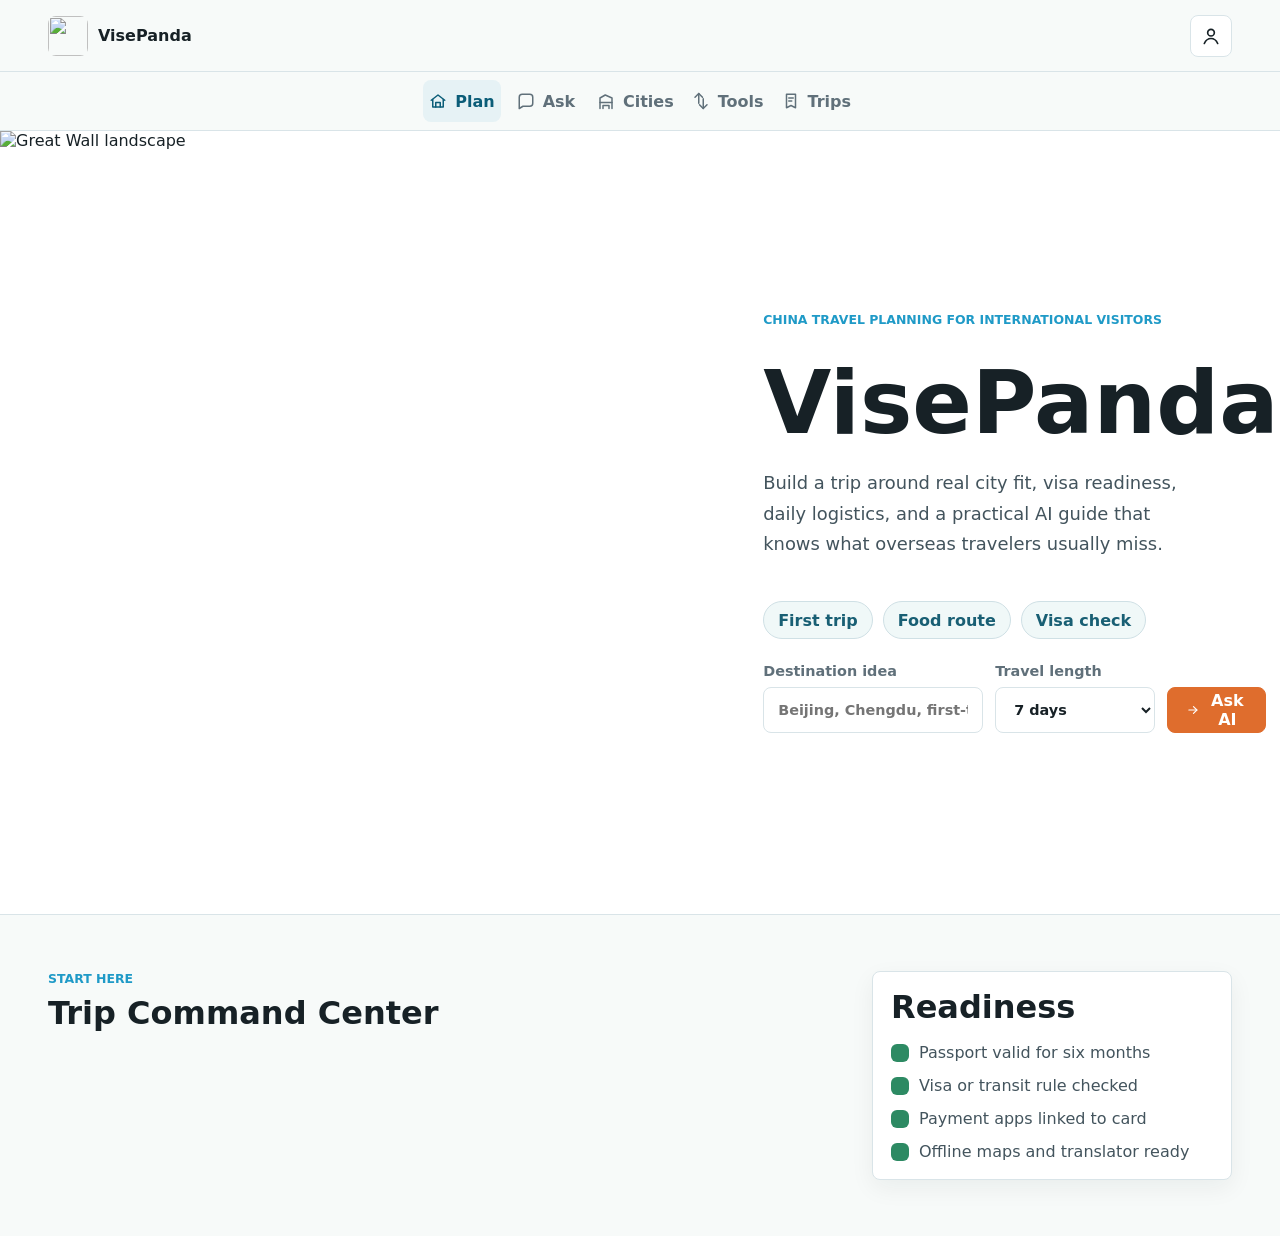
==== web/index.html @ 230e05df "Polish mobile portrait experience" ====
<!doctype html>
<html lang="en">
  <head>
    <meta charset="utf-8">
    <meta name="viewport" content="width=device-width, initial-scale=1">
    <title>VisePanda | China Travel Workspace</title>
    <meta name="description" content="Plan China travel with city intelligence, visa guidance, readiness tools, and an AI trip assistant.">
    <link rel="manifest" href="/web/manifest.json">
    <link rel="stylesheet" href="/web/app.css?v=20260621-mobile3">
  </head>
  <body>
    <header class="topbar">
      <a class="brand" href="/" aria-label="VisePanda home">
        <img src="/static/img/logo-panda.jpg" alt="">
        <span>VisePanda</span>
      </a>
      <button class="icon-button" id="authButton" title="Account" aria-label="Account">
        <svg viewBox="0 0 24 24" aria-hidden="true"><circle cx="12" cy="8" r="4"></circle><path d="M4 21c1.7-4 4.4-6 8-6s6.3 2 8 6"></path></svg>
      </button>
    </header>
    <nav class="nav" aria-label="Primary">
      <button class="nav__item is-active" data-view="dashboard">
        <svg viewBox="0 0 24 24" aria-hidden="true"><path d="M3 11 12 4l9 7"></path><path d="M5 10v10h14V10"></path><path d="M9 20v-6h6v6"></path></svg>
        <span>Plan</span>
      </button>
      <button class="nav__item" data-view="chat">
        <svg viewBox="0 0 24 24" aria-hidden="true"><path d="M21 15a4 4 0 0 1-4 4H8l-5 3V7a4 4 0 0 1 4-4h10a4 4 0 0 1 4 4Z"></path></svg>
        <span>Ask</span>
      </button>
      <button class="nav__item" data-view="cities">
        <svg viewBox="0 0 24 24" aria-hidden="true"><path d="M4 22V8l7-4 9 4v14"></path><path d="M4 14h16"></path><path d="M8 22v-4h8v4"></path></svg>
        <span>Cities</span>
      </button>
      <button class="nav__item" data-view="tools">
        <svg viewBox="0 0 24 24" aria-hidden="true"><path d="M14 7 9 2 4 7"></path><path d="M9 2v13"></path><path d="M20 17l-5 5-5-5"></path><path d="M15 22V9"></path></svg>
        <span>Tools</span>
      </button>
      <button class="nav__item" data-view="trips">
        <svg viewBox="0 0 24 24" aria-hidden="true"><path d="M6 3h12v18l-6-3-6 3Z"></path><path d="M9 8h6"></path><path d="M9 12h4"></path></svg>
        <span>Trips</span>
      </button>
    </nav>

    <main>
      <section class="hero" data-view-panel="dashboard">
        <div class="hero__media">
          <img src="/static/img/great-wall.jpg" alt="Great Wall landscape">
        </div>
        <div class="hero__content">
          <p class="eyebrow">China travel planning for international visitors</p>
          <h1>VisePanda</h1>
          <p class="lead">Build a trip around real city fit, visa readiness, daily logistics, and a practical AI guide that knows what overseas travelers usually miss.</p>
          <div class="prompt-rail" aria-label="Quick planning prompts">
            <button type="button" data-prompt="Plan a first-time 7 day China route with simple rail transfers.">First trip</button>
            <button type="button" data-prompt="Compare Beijing, Shanghai, Chengdu, and Xi'an for a food-focused trip.">Food route</button>
            <button type="button" data-prompt="Create a visa and payment readiness checklist for a US traveler visiting China.">Visa check</button>
          </div>
          <form class="planner" id="quickPlanner">
            <label>
              Destination idea
              <input name="destination" type="text" placeholder="Beijing, Chengdu, first-time China...">
            </label>
            <label>
              Travel length
              <select name="length">
                <option value="3 days">3 days</option>
                <option value="7 days" selected>7 days</option>
                <option value="14 days">14 days</option>
              </select>
            </label>
            <button class="primary" type="submit">
              <svg viewBox="0 0 24 24" aria-hidden="true"><path d="M5 12h14"></path><path d="m13 6 6 6-6 6"></path></svg>
              Ask AI
            </button>
          </form>
        </div>
      </section>

      <section class="dashboard section" data-view-panel="dashboard">
        <div>
          <div class="section__head">
            <p class="eyebrow">Start here</p>
            <h2>Trip Command Center</h2>
          </div>
          <div class="city-strip" id="featuredCities"></div>
        </div>
        <aside class="readiness">
          <h2>Readiness</h2>
          <ul>
            <li><span></span>Passport valid for six months</li>
            <li><span></span>Visa or transit rule checked</li>
            <li><span></span>Payment apps linked to card</li>
            <li><span></span>Offline maps and translator ready</li>
          </ul>
        </aside>
      </section>

      <section class="workspace section is-hidden" data-view-panel="chat">
        <div class="section__head">
          <p class="eyebrow">AI Guide</p>
          <h2>Ask VisePanda</h2>
        </div>
        <div class="chat-shell">
          <div class="chat-prompts" aria-label="Suggested questions">
            <button type="button" data-prompt="Give me a calm 3 day Shanghai itinerary with food and metro tips.">Shanghai 3 days</button>
            <button type="button" data-prompt="What should I prepare before landing in mainland China?">Before landing</button>
            <button type="button" data-prompt="Help me choose between Chengdu and Xi'an for a first trip.">Choose a city</button>
          </div>
          <div class="chat-log" id="chatLog" aria-live="polite"></div>
          <form class="chat-form" id="chatForm">
            <textarea id="chatInput" rows="3" placeholder="Ask for a route, budget, visa checklist, or city comparison"></textarea>
            <button class="primary" type="submit">
              <svg viewBox="0 0 24 24" aria-hidden="true"><path d="M22 2 11 13"></path><path d="m22 2-7 20-4-9-9-4Z"></path></svg>
              Send
            </button>
          </form>
        </div>
      </section>

      <section class="workspace section is-hidden" data-view-panel="cities">
        <div class="section__head row">
          <div>
            <p class="eyebrow">Destinations</p>
            <h2>City Explorer</h2>
          </div>
          <input class="search" id="citySearch" type="search" placeholder="Search city, region, highlight" aria-label="Search cities">
        </div>
        <div class="city-grid" id="cityGrid"></div>
      </section>

      <section class="workspace section is-hidden" data-view-panel="tools">
        <div class="section__head">
          <p class="eyebrow">Before you go</p>
          <h2>Travel Tools</h2>
        </div>
        <div class="tool-grid" id="toolGrid"></div>
        <div class="tool-detail" id="toolDetail"></div>
      </section>

      <section class="workspace section is-hidden" data-view-panel="trips">
        <div class="section__head row">
          <div>
            <p class="eyebrow">Saved plans</p>
            <h2>Trips</h2>
          </div>
          <button class="secondary" id="refreshTrips" type="button">Refresh</button>
        </div>
        <form class="trip-form" id="tripForm">
          <input name="title" placeholder="Trip title" aria-label="Trip title" required>
          <input name="destination" placeholder="Destination" aria-label="Destination">
          <input name="startDate" type="date" aria-label="Start date">
          <input name="endDate" type="date" aria-label="End date">
          <button class="primary" type="submit">Save trip</button>
        </form>
        <div class="trip-list" id="tripList"></div>
      </section>
    </main>

    <dialog class="auth-dialog" id="authDialog">
      <form method="dialog" class="dialog-close">
        <button class="icon-button" title="Close" aria-label="Close">
          <svg viewBox="0 0 24 24" aria-hidden="true"><path d="M18 6 6 18"></path><path d="m6 6 12 12"></path></svg>
        </button>
      </form>
      <div class="auth-layout">
        <div>
          <p class="eyebrow">Account</p>
          <h2 id="authTitle">Sign in</h2>
          <p class="muted" id="authStatus">Save trips across devices and manage your profile.</p>
        </div>
        <form class="auth-form" id="authForm">
          <input name="name" placeholder="Name" aria-label="Name">
          <input name="email" type="email" placeholder="Email" aria-label="Email" required>
          <input name="password" type="password" placeholder="Password" aria-label="Password" minlength="8" required>
          <button class="primary" type="submit">Continue</button>
          <button class="link-button" type="button" id="toggleAuthMode">Create an account</button>
        </form>
        <form class="profile-form is-hidden" id="profileForm">
          <input name="name" placeholder="Display name" aria-label="Display name">
          <input name="currentPassword" type="password" placeholder="Current password" aria-label="Current password">
          <input name="newPassword" type="password" placeholder="New password" aria-label="New password">
          <button class="primary" type="submit">Update profile</button>
          <button class="secondary" type="button" id="logoutButton">Sign out</button>
        </form>
      </div>
    </dialog>

    <template id="messageTemplate">
      <article class="message"><span></span><p></p></article>
    </template>

    <script src="/web/app.js?v=20260621-mobile3" defer></script>
  </body>
</html>
---- web/app.css ----
:root {
  --ink: #172126;
  --muted: #60707a;
  --line: #d9e4e8;
  --panel: #ffffff;
  --soft: #f4f8f9;
  --sky: #1f9ac7;
  --leaf: #2d8a63;
  --orange: #df6d2d;
  --orange-dark: #b9501f;
  --shadow: 0 18px 48px rgba(23, 33, 38, 0.12);
  color-scheme: light;
  font-family: Inter, ui-sans-serif, system-ui, -apple-system, BlinkMacSystemFont, "Segoe UI", sans-serif;
}

* {
  box-sizing: border-box;
}

body {
  margin: 0;
  background: #f7faf9;
  color: var(--ink);
  min-height: 100vh;
}

button,
input,
select,
textarea {
  font: inherit;
}

button {
  cursor: pointer;
  transition: background-color 180ms ease, border-color 180ms ease, color 180ms ease, box-shadow 180ms ease;
}

svg {
  width: 20px;
  height: 20px;
  fill: none;
  stroke: currentColor;
  stroke-width: 2;
  stroke-linecap: round;
  stroke-linejoin: round;
}

.topbar {
  position: sticky;
  top: 0;
  z-index: 20;
  display: grid;
  grid-template-columns: auto auto;
  align-items: center;
  justify-content: space-between;
  gap: 24px;
  min-height: 72px;
  padding: 12px clamp(18px, 4vw, 48px);
  background: rgba(247, 250, 249, 0.92);
  border-bottom: 1px solid var(--line);
  backdrop-filter: blur(16px);
}

.brand {
  display: inline-flex;
  align-items: center;
  gap: 10px;
  color: var(--ink);
  font-weight: 800;
  text-decoration: none;
}

.brand img {
  width: 40px;
  height: 40px;
  border-radius: 8px;
  object-fit: cover;
}

.nav {
  position: sticky;
  top: 72px;
  z-index: 19;
  display: flex;
  justify-content: center;
  gap: 6px;
  min-height: 58px;
  padding: 8px 18px;
  background: rgba(247, 250, 249, 0.92);
  border-bottom: 1px solid var(--line);
  backdrop-filter: blur(16px);
}

.nav__item,
.link-button {
  border: 0;
  background: transparent;
  color: var(--muted);
}

.nav__item {
  display: inline-flex;
  align-items: center;
  justify-content: center;
  gap: 8px;
  min-width: 78px;
  min-height: 42px;
  border-radius: 8px;
  font-weight: 700;
}

.nav__item svg {
  width: 18px;
  height: 18px;
}

.nav__item.is-active {
  background: #e6f2f5;
  color: #0b5d78;
}

.icon-button {
  display: inline-grid;
  place-items: center;
  width: 42px;
  height: 42px;
  border: 1px solid var(--line);
  border-radius: 8px;
  background: var(--panel);
  color: var(--ink);
}

.hero {
  display: grid;
  grid-template-columns: minmax(0, 1.08fr) minmax(360px, 0.92fr);
  gap: 0;
  min-height: calc(100vh - 116px);
  max-height: 760px;
  border-bottom: 1px solid var(--line);
  background: var(--panel);
}

.hero__media {
  min-height: 440px;
}

.hero__media img {
  width: 100%;
  height: 100%;
  object-fit: cover;
}

.hero__content {
  display: flex;
  flex-direction: column;
  justify-content: center;
  gap: 24px;
  padding: clamp(28px, 6vw, 72px);
}

.eyebrow {
  margin: 0 0 10px;
  color: var(--sky);
  font-size: 0.78rem;
  font-weight: 800;
  letter-spacing: 0;
  text-transform: uppercase;
}

h1,
h2,
h3,
p {
  margin-top: 0;
}

h1 {
  margin-bottom: 0;
  font-size: 5.5rem;
  line-height: 0.95;
  letter-spacing: 0;
}

h2 {
  margin-bottom: 0;
  font-size: 2rem;
  line-height: 1.1;
  letter-spacing: 0;
}

h3 {
  margin-bottom: 8px;
  font-size: 1.05rem;
}

.lead {
  max-width: 620px;
  color: #43545d;
  font-size: 1.12rem;
  line-height: 1.7;
}

.prompt-rail,
.chat-prompts {
  display: flex;
  flex-wrap: wrap;
  gap: 10px;
}

.prompt-rail button,
.chat-prompts button {
  min-height: 38px;
  border: 1px solid #cfe0e5;
  border-radius: 999px;
  padding: 0 14px;
  background: #f0f8f8;
  color: #195f74;
  font-weight: 800;
}

.prompt-rail button:hover,
.chat-prompts button:hover {
  border-color: var(--sky);
  background: #e4f3f6;
}

.planner,
.trip-form {
  display: grid;
  grid-template-columns: minmax(220px, 1fr) 160px auto;
  gap: 12px;
  align-items: end;
}

label {
  display: grid;
  gap: 8px;
  color: var(--muted);
  font-size: 0.9rem;
  font-weight: 700;
}

input,
select,
textarea {
  width: 100%;
  border: 1px solid var(--line);
  border-radius: 8px;
  background: #fff;
  color: var(--ink);
  outline: 0;
}

input,
select {
  height: 46px;
  padding: 0 14px;
}

textarea {
  min-height: 92px;
  padding: 14px;
  resize: vertical;
}

input:focus,
select:focus,
textarea:focus {
  border-color: var(--sky);
  box-shadow: 0 0 0 3px rgba(31, 154, 199, 0.16);
}

button:focus-visible,
a:focus-visible,
input:focus-visible,
select:focus-visible,
textarea:focus-visible {
  outline: 3px solid rgba(31, 154, 199, 0.34);
  outline-offset: 3px;
}

.primary,
.secondary {
  display: inline-flex;
  align-items: center;
  justify-content: center;
  gap: 8px;
  min-height: 46px;
  border-radius: 8px;
  padding: 0 18px;
  font-weight: 800;
}

.primary {
  border: 1px solid var(--orange);
  background: var(--orange);
  color: #fff;
}

.primary:hover {
  background: var(--orange-dark);
  border-color: var(--orange-dark);
}

.secondary {
  border: 1px solid var(--line);
  background: var(--panel);
  color: var(--ink);
}

.secondary:hover,
.icon-button:hover,
.tool-card:hover,
.city-card:hover,
.trip-card:hover {
  border-color: #b9d5dd;
  box-shadow: 0 12px 32px rgba(23, 33, 38, 0.1);
}

.section {
  padding: clamp(28px, 5vw, 56px) clamp(18px, 4vw, 48px);
}

.dashboard {
  display: grid;
  grid-template-columns: minmax(0, 1fr) minmax(280px, 360px);
  gap: 28px;
}

.section__head {
  margin-bottom: 24px;
}

.section__head.row {
  display: flex;
  align-items: end;
  justify-content: space-between;
  gap: 16px;
}

.search {
  max-width: 360px;
}

.city-strip,
.city-grid,
.tool-grid,
.trip-list {
  display: grid;
  gap: 16px;
}

.city-strip {
  grid-template-columns: repeat(4, minmax(0, 1fr));
}

.city-grid {
  grid-template-columns: repeat(auto-fill, minmax(240px, 1fr));
}

.city-card,
.tool-card,
.readiness,
.tool-detail,
.trip-card,
.chat-shell,
.auth-dialog {
  border: 1px solid var(--line);
  border-radius: 8px;
  background: var(--panel);
  box-shadow: 0 8px 24px rgba(23, 33, 38, 0.06);
}

.city-card {
  overflow: hidden;
}

.city-card img {
  width: 100%;
  aspect-ratio: 4 / 3;
  object-fit: cover;
  background: #dce8eb;
}

.city-card__body,
.tool-card,
.trip-card,
.tool-detail,
.readiness {
  padding: 18px;
}

.meta {
  color: var(--muted);
  font-size: 0.9rem;
  line-height: 1.55;
}

.tags {
  display: flex;
  flex-wrap: wrap;
  gap: 8px;
  margin-top: 14px;
}

.tag {
  border: 1px solid #c9dde4;
  border-radius: 999px;
  padding: 5px 9px;
  background: #eef7f8;
  color: #185b70;
  font-size: 0.78rem;
  font-weight: 700;
}

.readiness ul {
  display: grid;
  gap: 14px;
  margin: 18px 0 0;
  padding: 0;
  list-style: none;
}

.readiness li {
  display: grid;
  grid-template-columns: 18px 1fr;
  gap: 10px;
  align-items: center;
  color: #43545d;
}

.readiness span {
  width: 18px;
  height: 18px;
  border-radius: 6px;
  background: var(--leaf);
}

.chat-shell {
  display: grid;
  grid-template-rows: auto minmax(0, 1fr) auto;
  min-height: 560px;
  overflow: hidden;
}

.chat-prompts {
  padding: 14px 16px;
  border-bottom: 1px solid var(--line);
  background: #fff;
}

.chat-log {
  display: flex;
  flex-direction: column;
  gap: 14px;
  min-height: 400px;
  max-height: 58vh;
  overflow: auto;
  padding: 20px;
  background: var(--soft);
}

.message {
  max-width: min(760px, 92%);
  border: 1px solid var(--line);
  border-radius: 8px;
  padding: 14px 16px;
  background: #fff;
}

.message.is-user {
  align-self: flex-end;
  border-color: #f0c2a7;
  background: #fff5ef;
}

.message span {
  display: block;
  margin-bottom: 6px;
  color: var(--muted);
  font-size: 0.78rem;
  font-weight: 800;
  text-transform: uppercase;
}

.message p {
  margin: 0;
  line-height: 1.65;
  white-space: pre-wrap;
}

.chat-form {
  display: grid;
  grid-template-columns: 1fr auto;
  gap: 12px;
  padding: 16px;
  border-top: 1px solid var(--line);
  background: #fff;
}

.tool-grid {
  grid-template-columns: repeat(auto-fill, minmax(220px, 1fr));
}

.tool-card {
  text-align: left;
}

.tool-card button {
  margin-top: 12px;
}

.tool-detail {
  margin-top: 18px;
}

.trip-form {
  grid-template-columns: minmax(180px, 1fr) minmax(180px, 1fr) 150px 150px auto;
  margin-bottom: 18px;
}

.trip-list {
  grid-template-columns: repeat(auto-fill, minmax(240px, 1fr));
}

.muted {
  color: var(--muted);
}

.auth-dialog {
  width: min(520px, calc(100vw - 32px));
  padding: 0;
}

.auth-dialog::backdrop {
  background: rgba(23, 33, 38, 0.36);
}

.dialog-close {
  display: flex;
  justify-content: flex-end;
  padding: 12px;
}

.auth-layout {
  display: grid;
  gap: 18px;
  padding: 0 24px 24px;
}

.auth-form,
.profile-form {
  display: grid;
  gap: 12px;
}

.link-button {
  min-height: 40px;
  font-weight: 800;
}

.is-hidden {
  display: none !important;
}

@media (max-width: 920px) {
  .topbar {
    grid-template-columns: auto auto;
  }

  .nav {
    justify-content: flex-start;
    overflow-x: auto;
  }

  .hero,
  .dashboard {
    grid-template-columns: 1fr;
    max-height: none;
  }

  .hero__media {
    min-height: 320px;
  }

  .planner,
  .trip-form,
  .chat-form {
    grid-template-columns: 1fr;
  }

  .city-strip {
    grid-template-columns: repeat(2, minmax(0, 1fr));
  }
}

@media (max-width: 560px) {
  body {
    padding-bottom: calc(82px + env(safe-area-inset-bottom));
  }

  main {
    overflow-x: hidden;
  }

  .topbar {
    min-height: 58px;
    padding: 9px 14px;
  }

  .brand span {
    display: inline;
    font-size: 0.98rem;
  }

  .brand img {
    width: 36px;
    height: 36px;
  }

  .nav {
    position: fixed;
    top: auto;
    right: 12px;
    bottom: calc(10px + env(safe-area-inset-bottom));
    left: 12px;
    z-index: 30;
    display: grid;
    grid-template-columns: repeat(5, minmax(0, 1fr));
    gap: 2px;
    min-height: 66px;
    padding: 6px;
    overflow: visible;
    border: 1px solid rgba(185, 213, 221, 0.92);
    border-radius: 18px;
    background: rgba(255, 255, 255, 0.94);
    box-shadow: 0 18px 44px rgba(23, 33, 38, 0.2);
    backdrop-filter: blur(18px);
  }

  .nav__item {
    flex-direction: column;
    gap: 3px;
    min-width: 0;
    min-height: 54px;
    border-radius: 12px;
    font-size: 0.72rem;
  }

  .nav__item svg {
    width: 19px;
    height: 19px;
  }

  .icon-button {
    width: 40px;
    height: 40px;
  }

  .hero {
    display: flex;
    flex-direction: column;
    min-height: auto;
  }

  .hero__media {
    min-height: 0;
    height: 122px;
  }

  .hero__content {
    gap: 12px;
    padding: 16px 16px 18px;
  }

  h1 {
    font-size: 2.32rem;
  }

  h2 {
    font-size: 1.55rem;
  }

  .lead {
    font-size: 1rem;
    line-height: 1.45;
    display: -webkit-box;
    overflow: hidden;
    -webkit-box-orient: vertical;
    -webkit-line-clamp: 3;
  }

  .prompt-rail,
  .chat-prompts {
    flex-wrap: nowrap;
    margin-right: -16px;
    margin-left: -16px;
    padding-right: 16px;
    padding-left: 16px;
    overflow-x: auto;
    scrollbar-width: none;
  }

  .prompt-rail::-webkit-scrollbar,
  .chat-prompts::-webkit-scrollbar {
    display: none;
  }

  .prompt-rail button,
  .chat-prompts button {
    flex: 0 0 auto;
    min-height: 38px;
    white-space: nowrap;
  }

  .planner {
    grid-template-columns: minmax(0, 1fr) auto;
    gap: 10px;
    padding: 10px;
    border: 1px solid var(--line);
    border-radius: 8px;
    background: #fff;
    box-shadow: 0 10px 26px rgba(23, 33, 38, 0.08);
  }

  .planner label:first-child {
    grid-column: 1 / -1;
  }

  .planner .primary {
    min-width: 112px;
  }

  input,
  select {
    height: 44px;
  }

  .section {
    padding: 28px 16px;
  }

  .section__head.row {
    display: grid;
    align-items: start;
  }

  .search {
    max-width: none;
  }

  .city-strip {
    display: flex;
    margin-right: -16px;
    overflow-x: auto;
    padding: 0 16px 8px 0;
    scroll-snap-type: x mandatory;
    scrollbar-width: none;
  }

  .city-strip::-webkit-scrollbar {
    display: none;
  }

  .city-strip .city-card {
    flex: 0 0 82%;
    scroll-snap-align: start;
  }

  .city-grid,
  .tool-grid,
  .trip-list {
    grid-template-columns: 1fr;
  }

  .city-card img {
    aspect-ratio: 16 / 10;
  }

  .city-card__body,
  .tool-card,
  .trip-card,
  .tool-detail,
  .readiness {
    padding: 15px;
  }

  .tags {
    gap: 6px;
  }

  .tag {
    max-width: 100%;
    overflow: hidden;
    text-overflow: ellipsis;
    white-space: nowrap;
  }

  .chat-shell {
    min-height: calc(100dvh - 176px);
  }

  .chat-log {
    min-height: 320px;
    max-height: none;
    padding: 14px;
  }

  .message {
    max-width: 94%;
    padding: 12px 13px;
  }

  .chat-form {
    position: sticky;
    bottom: calc(82px + env(safe-area-inset-bottom));
    grid-template-columns: 1fr;
    padding: 12px;
    box-shadow: 0 -10px 26px rgba(23, 33, 38, 0.08);
  }

  .chat-form textarea {
    min-height: 76px;
  }

  body[data-view="chat"] {
    overflow: hidden;
  }

  body[data-view="chat"] main {
    height: calc(100dvh - 58px - 92px - env(safe-area-inset-bottom));
    overflow: hidden;
  }

  body[data-view="chat"] .workspace[data-view-panel="chat"] {
    display: grid !important;
    grid-template-rows: auto minmax(0, 1fr);
    height: 100%;
    padding: 24px 16px 0;
    overflow: hidden;
  }

  body[data-view="chat"] .workspace[data-view-panel="chat"] .section__head {
    margin-bottom: 16px;
  }

  body[data-view="chat"] .chat-shell {
    min-height: 0;
    height: 100%;
  }

  body[data-view="chat"] .chat-log {
    min-height: 0;
    height: auto;
  }

  body[data-view="chat"] .chat-form {
    position: static;
  }

  .trip-form {
    gap: 10px;
    padding: 12px;
    border: 1px solid var(--line);
    border-radius: 8px;
    background: #fff;
  }

  .auth-dialog {
    width: calc(100vw - 24px);
    max-height: calc(100dvh - 34px);
  }

  .auth-layout {
    padding: 0 16px 18px;
  }
}

@media (prefers-reduced-motion: reduce) {
  *,
  *::before,
  *::after {
    scroll-behavior: auto !important;
    transition-duration: 0.01ms !important;
  }
}
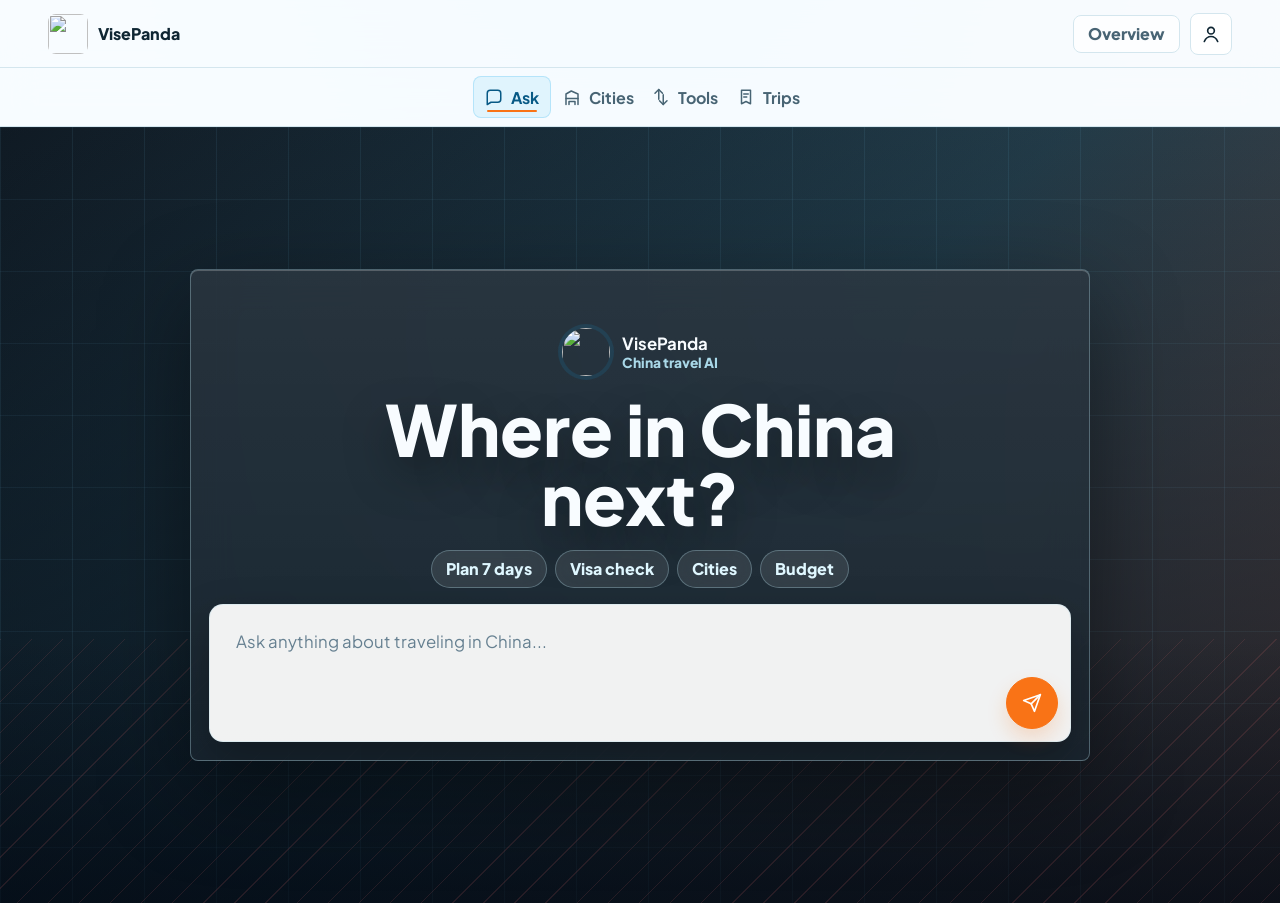
==== commit 852eb703: "Simplify AI-first Ask screen" ====
--- a/web/index.html
+++ b/web/index.html
@@ -5,8 +5,12 @@
     <meta name="viewport" content="width=device-width, initial-scale=1">
     <title>VisePanda | China Travel Workspace</title>
     <meta name="description" content="Plan China travel with city intelligence, visa guidance, readiness tools, and an AI trip assistant.">
+    <meta name="theme-color" content="#0f2633">
+    <link rel="preconnect" href="https://fonts.googleapis.com">
+    <link rel="preconnect" href="https://fonts.gstatic.com" crossorigin>
+    <link rel="stylesheet" href="https://fonts.googleapis.com/css2?family=Plus+Jakarta+Sans:wght@400;500;600;700;800&display=swap">
     <link rel="manifest" href="/web/manifest.json">
-    <link rel="stylesheet" href="/web/app.css?v=20260621-mobile3">
+    <link rel="stylesheet" href="/web/app.css?v=20260623-v612-simple-chat">
   </head>
   <body>
     <header class="topbar">
@@ -14,46 +18,38 @@
         <img src="/static/img/logo-panda.jpg" alt="">
         <span>VisePanda</span>
       </a>
-      <button class="icon-button" id="authButton" title="Account" aria-label="Account">
-        <svg viewBox="0 0 24 24" aria-hidden="true"><circle cx="12" cy="8" r="4"></circle><path d="M4 21c1.7-4 4.4-6 8-6s6.3 2 8 6"></path></svg>
-      </button>
+      <div class="topbar__actions">
+        <button class="topbar-link" id="overviewButton" type="button" data-view="dashboard">Overview</button>
+        <button class="icon-button" id="authButton" title="Account" aria-label="Account">
+          <svg viewBox="0 0 24 24" aria-hidden="true"><circle cx="12" cy="8" r="4"></circle><path d="M4 21c1.7-4 4.4-6 8-6s6.3 2 8 6"></path></svg>
+        </button>
+      </div>
     </header>
-    <nav class="nav" aria-label="Primary">
-      <button class="nav__item is-active" data-view="dashboard">
-        <svg viewBox="0 0 24 24" aria-hidden="true"><path d="M3 11 12 4l9 7"></path><path d="M5 10v10h14V10"></path><path d="M9 20v-6h6v6"></path></svg>
-        <span>Plan</span>
-      </button>
-      <button class="nav__item" data-view="chat">
+    <nav class="nav" aria-label="Primary" role="tablist">
+      <button class="nav__item is-active" id="tab-chat" data-view="chat" role="tab" aria-selected="true" aria-controls="panel-chat">
         <svg viewBox="0 0 24 24" aria-hidden="true"><path d="M21 15a4 4 0 0 1-4 4H8l-5 3V7a4 4 0 0 1 4-4h10a4 4 0 0 1 4 4Z"></path></svg>
         <span>Ask</span>
       </button>
-      <button class="nav__item" data-view="cities">
+      <button class="nav__item" id="tab-cities" data-view="cities" role="tab" aria-selected="false" aria-controls="panel-cities">
         <svg viewBox="0 0 24 24" aria-hidden="true"><path d="M4 22V8l7-4 9 4v14"></path><path d="M4 14h16"></path><path d="M8 22v-4h8v4"></path></svg>
         <span>Cities</span>
       </button>
-      <button class="nav__item" data-view="tools">
+      <button class="nav__item" id="tab-tools" data-view="tools" role="tab" aria-selected="false" aria-controls="panel-tools">
         <svg viewBox="0 0 24 24" aria-hidden="true"><path d="M14 7 9 2 4 7"></path><path d="M9 2v13"></path><path d="M20 17l-5 5-5-5"></path><path d="M15 22V9"></path></svg>
         <span>Tools</span>
       </button>
-      <button class="nav__item" data-view="trips">
+      <button class="nav__item" id="tab-trips" data-view="trips" role="tab" aria-selected="false" aria-controls="panel-trips">
         <svg viewBox="0 0 24 24" aria-hidden="true"><path d="M6 3h12v18l-6-3-6 3Z"></path><path d="M9 8h6"></path><path d="M9 12h4"></path></svg>
         <span>Trips</span>
       </button>
     </nav>
 
     <main>
-      <section class="hero" data-view-panel="dashboard">
-        <div class="hero__media">
-          <img src="/static/img/great-wall.jpg" alt="Great Wall landscape">
-        </div>
+      <section class="hero is-hidden" id="panel-dashboard" data-view-panel="dashboard" role="tabpanel" aria-labelledby="overviewButton" hidden>
         <div class="hero__content">
-          <p class="eyebrow">China travel planning for international visitors</p>
-          <h1>VisePanda</h1>
-          <p class="lead">Build a trip around real city fit, visa readiness, daily logistics, and a practical AI guide that knows what overseas travelers usually miss.</p>
-          <div class="prompt-rail" aria-label="Quick planning prompts">
-            <button type="button" data-prompt="Plan a first-time 7 day China route with simple rail transfers.">First trip</button>
-            <button type="button" data-prompt="Compare Beijing, Shanghai, Chengdu, and Xi'an for a food-focused trip.">Food route</button>
-            <button type="button" data-prompt="Create a visa and payment readiness checklist for a US traveler visiting China.">Visa check</button>
+          <div class="hero__copy">
+            <h1>VisePanda</h1>
+            <p class="lead">A practical China travel workspace for route ideas, city context, visa readiness, tools, and saved trip drafts.</p>
           </div>
           <form class="planner" id="quickPlanner">
             <label>
@@ -73,14 +69,27 @@
               Ask AI
             </button>
           </form>
-        </div>
-      </section>
-
-      <section class="dashboard section" data-view-panel="dashboard">
+          <div class="home-snapshot" aria-label="Planning focus">
+            <article>
+              <strong>Entry</strong>
+              <span>Visa, transit, documents</span>
+            </article>
+            <article>
+              <strong>Route</strong>
+              <span>Rail logic and pacing</span>
+            </article>
+            <article>
+              <strong>Local</strong>
+              <span>Payments, maps, food</span>
+            </article>
+          </div>
+        </div>
+      </section>
+
+      <section class="dashboard section is-hidden" data-view-panel="dashboard" hidden>
         <div>
           <div class="section__head">
-            <p class="eyebrow">Start here</p>
-            <h2>Trip Command Center</h2>
+            <h2>Overview</h2>
           </div>
           <div class="city-strip" id="featuredCities"></div>
         </div>
@@ -95,29 +104,91 @@
         </aside>
       </section>
 
-      <section class="workspace section is-hidden" data-view-panel="chat">
-        <div class="section__head">
-          <p class="eyebrow">AI Guide</p>
-          <h2>Ask VisePanda</h2>
-        </div>
+      <section class="workspace section chat-hero" id="panel-chat" data-view-panel="chat" role="tabpanel" aria-labelledby="tab-chat">
         <div class="chat-shell">
-          <div class="chat-prompts" aria-label="Suggested questions">
-            <button type="button" data-prompt="Give me a calm 3 day Shanghai itinerary with food and metro tips.">Shanghai 3 days</button>
-            <button type="button" data-prompt="What should I prepare before landing in mainland China?">Before landing</button>
-            <button type="button" data-prompt="Help me choose between Chengdu and Xi'an for a first trip.">Choose a city</button>
-          </div>
+          <div class="chat-welcome" id="chatWelcome">
+            <div class="agent-mark">
+              <img src="/static/img/logo-panda.jpg" alt="">
+              <div>
+                <strong>VisePanda</strong>
+                <span>China travel AI</span>
+              </div>
+            </div>
+            <div class="welcome-copy">
+              <h1>Where in China next?</h1>
+            </div>
+            <div class="quick-chips" aria-label="Quick planning prompts">
+              <button type="button" data-mode="itinerary" data-depth="expert" data-prompt="Plan a first-time 7 day China route with simple rail transfers. Ask me only the missing questions first, then give a professional draft.">Plan 7 days</button>
+              <button type="button" data-mode="entry" data-depth="expert" data-prompt="Create a visa, payment, app, and document readiness checklist for a US traveler visiting China.">Visa check</button>
+              <button type="button" data-mode="city-fit" data-depth="standard" data-prompt="Compare Beijing, Shanghai, Chengdu, Xi'an, Guilin, and Zhangjiajie for a first-time traveler. Rank them by food, culture, logistics, and trip difficulty.">Cities</button>
+              <button type="button" data-mode="budget" data-depth="expert" data-prompt="Build a realistic China travel budget model for a 7 day first-time trip, with low, mid, and comfortable bands.">Budget</button>
+            </div>
+          </div>
+          <div class="chat-toolbar is-hidden" aria-label="Chat settings">
+            <label>
+              Mode
+              <select id="chatMode">
+                <option value="itinerary">Itinerary strategist</option>
+                <option value="entry">Entry and visa analyst</option>
+                <option value="budget">Budget analyst</option>
+                <option value="transit">Transit planner</option>
+                <option value="food">Food and culture guide</option>
+                <option value="safety">Safety and readiness checker</option>
+                <option value="city-fit">City fit comparator</option>
+                <option value="custom">General travel consultant</option>
+              </select>
+            </label>
+            <label>
+              Model route
+              <select id="chatProvider">
+                <option value="auto">Auto route</option>
+                <option value="local-guide">Local guide</option>
+              </select>
+            </label>
+            <label>
+              Depth
+              <select id="chatDepth">
+                <option value="standard">Standard</option>
+                <option value="quick">Quick</option>
+                <option value="expert">Expert</option>
+              </select>
+            </label>
+          </div>
+          <div class="chat-prompts is-hidden" aria-label="Professional question presets">
+            <section class="preset-group">
+              <h3>Route</h3>
+              <button type="button" data-mode="itinerary" data-depth="expert" data-prompt="Create a 10 day first-time China itinerary for a US traveler. Compare Beijing-Shanghai-Xi'an against Beijing-Chengdu-Shanghai, include rail logic, daily pacing, hotel areas, and what to skip.">10 day route audit</button>
+              <button type="button" data-mode="city-fit" data-depth="standard" data-prompt="Compare Beijing, Shanghai, Chengdu, Xi'an, and Guilin for a first-time traveler who likes food, history, and comfortable transport. Rank them and explain tradeoffs.">City fit ranking</button>
+            </section>
+            <section class="preset-group">
+              <h3>Entry</h3>
+              <button type="button" data-mode="entry" data-depth="expert" data-prompt="Build a China entry readiness checklist for a US passport holder visiting for tourism. Include visa assumptions, transit questions, documents, payment setup, apps, and what must be verified before booking.">Entry checklist</button>
+              <button type="button" data-mode="safety" data-depth="standard" data-prompt="Create a pre-departure risk and backup plan for mainland China covering emergency numbers, medicine, translation, maps, payment failure, and hotel registration.">Backup plan</button>
+            </section>
+            <section class="preset-group">
+              <h3>Spend</h3>
+              <button type="button" data-mode="budget" data-depth="expert" data-prompt="Estimate a realistic 7 day China budget for two travelers across Beijing and Shanghai. Break down lodging, meals, attractions, metro, taxis, rail, and payment friction.">Budget model</button>
+              <button type="button" data-mode="transit" data-depth="standard" data-prompt="Compare high-speed rail versus domestic flights for Beijing to Xi'an to Shanghai. Include booking friction for foreigners, station or airport transfers, delays, and comfort.">Rail vs flight</button>
+            </section>
+            <section class="preset-group">
+              <h3>Local</h3>
+              <button type="button" data-mode="food" data-depth="standard" data-prompt="Plan a Chengdu food-focused day with dish names, neighborhoods, spice warnings, ordering tips, and a calmer alternative for travelers who do not handle heat well.">Food day</button>
+              <button type="button" data-mode="custom" data-depth="expert" data-prompt="Act as a China travel consultant. Interview me with the minimum questions needed to design a professional route, then explain how each answer will change the plan.">Consult me</button>
+            </section>
+          </div>
+          <p class="view-status chat-status" id="chatStatus" role="status" aria-live="polite">Ready. Start with a question or a quick prompt.</p>
           <div class="chat-log" id="chatLog" aria-live="polite"></div>
           <form class="chat-form" id="chatForm">
-            <textarea id="chatInput" rows="3" placeholder="Ask for a route, budget, visa checklist, or city comparison"></textarea>
+            <textarea id="chatInput" rows="3" placeholder="Ask anything about traveling in China..."></textarea>
             <button class="primary" type="submit">
               <svg viewBox="0 0 24 24" aria-hidden="true"><path d="M22 2 11 13"></path><path d="m22 2-7 20-4-9-9-4Z"></path></svg>
-              Send
+              <span class="send-label">Send</span>
             </button>
           </form>
         </div>
       </section>
 
-      <section class="workspace section is-hidden" data-view-panel="cities">
+      <section class="workspace section is-hidden" id="panel-cities" data-view-panel="cities" role="tabpanel" aria-labelledby="tab-cities">
         <div class="section__head row">
           <div>
             <p class="eyebrow">Destinations</p>
@@ -125,38 +196,53 @@
           </div>
           <input class="search" id="citySearch" type="search" placeholder="Search city, region, highlight" aria-label="Search cities">
         </div>
+        <p class="view-status" id="cityStatus" role="status" aria-live="polite"></p>
         <div class="city-grid" id="cityGrid"></div>
       </section>
 
-      <section class="workspace section is-hidden" data-view-panel="tools">
+      <section class="workspace section is-hidden" id="panel-tools" data-view-panel="tools" role="tabpanel" aria-labelledby="tab-tools">
         <div class="section__head">
           <p class="eyebrow">Before you go</p>
           <h2>Travel Tools</h2>
         </div>
+        <p class="view-status" id="toolStatus" role="status" aria-live="polite"></p>
         <div class="tool-grid" id="toolGrid"></div>
         <div class="tool-detail" id="toolDetail"></div>
       </section>
 
-      <section class="workspace section is-hidden" data-view-panel="trips">
+      <section class="workspace section is-hidden" id="panel-trips" data-view-panel="trips" role="tabpanel" aria-labelledby="tab-trips">
         <div class="section__head row">
           <div>
             <p class="eyebrow">Saved plans</p>
             <h2>Trips</h2>
           </div>
-          <button class="secondary" id="refreshTrips" type="button">Refresh</button>
-        </div>
+          <button class="secondary" id="refreshTrips" type="button">
+            <svg viewBox="0 0 24 24" aria-hidden="true"><path d="M21 12a9 9 0 0 1-15.5 6.2"></path><path d="M3 12A9 9 0 0 1 18.5 5.8"></path><path d="M18 2v4h4"></path><path d="M6 22v-4H2"></path></svg>
+            Refresh
+          </button>
+        </div>
+        <p class="view-status" id="tripStatus" role="status" aria-live="polite"></p>
         <form class="trip-form" id="tripForm">
           <input name="title" placeholder="Trip title" aria-label="Trip title" required>
           <input name="destination" placeholder="Destination" aria-label="Destination">
           <input name="startDate" type="date" aria-label="Start date">
           <input name="endDate" type="date" aria-label="End date">
-          <button class="primary" type="submit">Save trip</button>
+          <button class="primary" type="submit">
+            <svg viewBox="0 0 24 24" aria-hidden="true"><path d="M19 21H5a2 2 0 0 1-2-2V5a2 2 0 0 1 2-2h11l5 5v11a2 2 0 0 1-2 2Z"></path><path d="M17 21v-8H7v8"></path><path d="M7 3v5h8"></path></svg>
+            Save trip
+          </button>
         </form>
         <div class="trip-list" id="tripList"></div>
       </section>
     </main>
 
+    <button class="mobile-ask-fab" id="mobileAskButton" type="button">
+      <svg viewBox="0 0 24 24" aria-hidden="true"><path d="M21 15a4 4 0 0 1-4 4H8l-5 3V7a4 4 0 0 1 4-4h10a4 4 0 0 1 4 4Z"></path></svg>
+      Ask AI
+    </button>
+
     <dialog class="auth-dialog" id="authDialog">
+      <div class="sheet-handle" aria-hidden="true"></div>
       <form method="dialog" class="dialog-close">
         <button class="icon-button" title="Close" aria-label="Close">
           <svg viewBox="0 0 24 24" aria-hidden="true"><path d="M18 6 6 18"></path><path d="m6 6 12 12"></path></svg>
@@ -169,11 +255,21 @@
           <p class="muted" id="authStatus">Save trips across devices and manage your profile.</p>
         </div>
         <form class="auth-form" id="authForm">
-          <input name="name" placeholder="Name" aria-label="Name">
           <input name="email" type="email" placeholder="Email" aria-label="Email" required>
           <input name="password" type="password" placeholder="Password" aria-label="Password" minlength="8" required>
           <button class="primary" type="submit">Continue</button>
           <button class="link-button" type="button" id="toggleAuthMode">Create an account</button>
+          <a class="secondary google-login" id="googleLogin" href="/api/auth/google/start">
+            <svg viewBox="0 0 24 24" aria-hidden="true"><circle cx="12" cy="12" r="9"></circle><path d="M12 12h7"></path><path d="M18 15.5A7 7 0 1 1 16.8 7"></path></svg>
+            Continue with Google
+          </a>
+        </form>
+        <form class="auth-form is-hidden" id="verifyForm">
+          <input name="email" type="email" placeholder="Email" aria-label="Email" required>
+          <input name="code" inputmode="numeric" autocomplete="one-time-code" maxlength="6" placeholder="6-digit code" aria-label="Verification code" required>
+          <button class="primary" type="submit">Verify email</button>
+          <button class="secondary" type="button" id="resendVerification">Resend code</button>
+          <button class="link-button" type="button" id="backToSignIn">Back to sign in</button>
         </form>
         <form class="profile-form is-hidden" id="profileForm">
           <input name="name" placeholder="Display name" aria-label="Display name">
@@ -185,10 +281,12 @@
       </div>
     </dialog>
 
+    <div class="toast" id="toast" role="status" aria-live="polite"></div>
+
     <template id="messageTemplate">
-      <article class="message"><span></span><p></p></article>
+      <article class="message"><span class="message__author"></span><p class="message__body"></p></article>
     </template>
 
-    <script src="/web/app.js?v=20260621-mobile3" defer></script>
+    <script src="/web/app.js?v=20260623-v612-simple-chat" defer></script>
   </body>
 </html>
--- a/web/app.css
+++ b/web/app.css
@@ -1,27 +1,63 @@
 :root {
-  --ink: #172126;
-  --muted: #60707a;
-  --line: #d9e4e8;
-  --panel: #ffffff;
-  --soft: #f4f8f9;
-  --sky: #1f9ac7;
-  --leaf: #2d8a63;
-  --orange: #df6d2d;
-  --orange-dark: #b9501f;
-  --shadow: 0 18px 48px rgba(23, 33, 38, 0.12);
+  --bg: #eef8fc;
+  --bg-elevated: #f8fcff;
+  --surface: #ffffff;
+  --surface-soft: #f3f9fc;
+  --surface-tint: #dff4fb;
+  --text: #0f2633;
+  --text-muted: #486474;
+  --text-subtle: #6f8794;
+  --border: #d4e6ee;
+  --border-strong: #a9cedc;
+  --brand: #0ea5e9;
+  --brand-strong: #075985;
+  --accent: #f97316;
+  --accent-strong: #c2410c;
+  --success: #2d8a63;
+  --warning: #b7791f;
+  --danger: #b42318;
+  --radius: 8px;
+  --shadow-soft: 0 8px 20px rgba(7, 89, 133, 0.07);
+  --shadow-raised: 0 16px 34px rgba(7, 89, 133, 0.12);
+  --shadow-sticky: 0 18px 44px rgba(23, 33, 38, 0.2);
+  --focus-ring: 0 0 0 3px rgba(14, 165, 233, 0.2);
+  --space-1: 6px;
+  --space-2: 10px;
+  --space-3: 14px;
+  --space-4: 18px;
+  --space-5: 24px;
+  --space-6: 32px;
+  --ink: var(--text);
+  --muted: var(--text-muted);
+  --line: var(--border);
+  --panel: var(--surface);
+  --soft: var(--surface-soft);
+  --sky: var(--brand);
+  --leaf: var(--success);
+  --orange: var(--accent);
+  --orange-dark: var(--accent-strong);
+  --shadow: var(--shadow-raised);
   color-scheme: light;
-  font-family: Inter, ui-sans-serif, system-ui, -apple-system, BlinkMacSystemFont, "Segoe UI", sans-serif;
+  font-family: "Plus Jakarta Sans", Inter, ui-sans-serif, system-ui, -apple-system, BlinkMacSystemFont, "Segoe UI", sans-serif;
 }
 
 * {
   box-sizing: border-box;
 }
 
+html {
+  overflow-x: hidden;
+}
+
 body {
   margin: 0;
-  background: #f7faf9;
+  background:
+    radial-gradient(circle at 50% -12rem, rgba(14, 165, 233, 0.18), transparent 34rem),
+    radial-gradient(circle at 88% 6rem, rgba(249, 115, 22, 0.08), transparent 24rem),
+    linear-gradient(180deg, #f8fcff 0%, var(--bg) 28rem, #f7fbfb 100%);
   color: var(--ink);
-  min-height: 100vh;
+  min-height: 100dvh;
+  overflow-x: hidden;
 }
 
 button,
@@ -33,7 +69,16 @@
 
 button {
   cursor: pointer;
-  transition: background-color 180ms ease, border-color 180ms ease, color 180ms ease, box-shadow 180ms ease;
+  transition: background-color 180ms ease, border-color 180ms ease, color 180ms ease, box-shadow 180ms ease, transform 180ms ease;
+}
+
+button:active:not(:disabled) {
+  transform: translateY(1px);
+}
+
+button:disabled {
+  cursor: progress;
+  opacity: 0.72;
 }
 
 svg {
@@ -55,11 +100,34 @@
   align-items: center;
   justify-content: space-between;
   gap: 24px;
-  min-height: 72px;
+  min-height: 68px;
   padding: 12px clamp(18px, 4vw, 48px);
-  background: rgba(247, 250, 249, 0.92);
+  background: rgba(248, 252, 255, 0.9);
   border-bottom: 1px solid var(--line);
   backdrop-filter: blur(16px);
+}
+
+.topbar__actions {
+  display: inline-flex;
+  align-items: center;
+  gap: 10px;
+}
+
+.topbar-link {
+  min-height: 38px;
+  border: 1px solid var(--line);
+  border-radius: var(--radius);
+  padding: 0 14px;
+  background: rgba(255, 255, 255, 0.72);
+  color: var(--text-muted);
+  font-weight: 800;
+}
+
+.topbar-link:hover,
+.topbar-link[aria-current="page"] {
+  border-color: var(--border-strong);
+  background: var(--surface);
+  color: var(--brand-strong);
 }
 
 .brand {
@@ -80,16 +148,17 @@
 
 .nav {
   position: sticky;
-  top: 72px;
+  top: 68px;
   z-index: 19;
   display: flex;
   justify-content: center;
   gap: 6px;
-  min-height: 58px;
+  min-height: 56px;
   padding: 8px 18px;
-  background: rgba(247, 250, 249, 0.92);
+  background: rgba(248, 252, 255, 0.9);
   border-bottom: 1px solid var(--line);
   backdrop-filter: blur(16px);
+  transition: opacity 180ms ease, transform 180ms ease;
 }
 
 .nav__item,
@@ -100,6 +169,7 @@
 }
 
 .nav__item {
+  position: relative;
   display: inline-flex;
   align-items: center;
   justify-content: center;
@@ -116,8 +186,20 @@
 }
 
 .nav__item.is-active {
-  background: #e6f2f5;
-  color: #0b5d78;
+  background: #e0f4fd;
+  color: var(--brand-strong);
+  box-shadow: inset 0 0 0 1px rgba(14, 165, 233, 0.2);
+}
+
+.nav__item.is-active::after {
+  position: absolute;
+  right: 14px;
+  bottom: 6px;
+  left: 14px;
+  height: 2px;
+  border-radius: 999px;
+  background: var(--accent);
+  content: "";
 }
 
 .icon-button {
@@ -126,23 +208,30 @@
   width: 42px;
   height: 42px;
   border: 1px solid var(--line);
-  border-radius: 8px;
+  border-radius: var(--radius);
   background: var(--panel);
   color: var(--ink);
 }
 
 .hero {
   display: grid;
-  grid-template-columns: minmax(0, 1.08fr) minmax(360px, 0.92fr);
-  gap: 0;
-  min-height: calc(100vh - 116px);
-  max-height: 760px;
+  grid-template-columns: minmax(0, 1fr);
+  gap: clamp(18px, 4vw, 48px);
+  align-items: center;
+  min-height: auto;
+  padding: clamp(28px, 5vw, 62px) clamp(18px, 4vw, 48px);
   border-bottom: 1px solid var(--line);
-  background: var(--panel);
+  background: transparent;
 }
 
 .hero__media {
-  min-height: 440px;
+  position: relative;
+  min-height: 430px;
+  overflow: hidden;
+  border: 1px solid rgba(169, 206, 220, 0.82);
+  border-radius: var(--radius);
+  background: var(--surface);
+  box-shadow: var(--shadow-raised);
 }
 
 .hero__media img {
@@ -151,12 +240,34 @@
   object-fit: cover;
 }
 
+.hero__media-note {
+  position: absolute;
+  right: 16px;
+  bottom: 16px;
+  left: 16px;
+  display: grid;
+  gap: 4px;
+  border: 1px solid rgba(255, 255, 255, 0.66);
+  border-radius: var(--radius);
+  padding: 14px;
+  background: rgba(255, 255, 255, 0.88);
+  color: var(--text);
+  box-shadow: var(--shadow-soft);
+  backdrop-filter: blur(14px);
+}
+
+.hero__media-note span {
+  color: var(--text-muted);
+  font-size: 0.86rem;
+  line-height: 1.45;
+}
+
 .hero__content {
   display: flex;
   flex-direction: column;
   justify-content: center;
-  gap: 24px;
-  padding: clamp(28px, 6vw, 72px);
+  gap: 18px;
+  padding: 0;
 }
 
 .eyebrow {
@@ -177,7 +288,7 @@
 
 h1 {
   margin-bottom: 0;
-  font-size: 5.5rem;
+  font-size: 5.6rem;
   line-height: 0.95;
   letter-spacing: 0;
 }
@@ -201,26 +312,56 @@
   line-height: 1.7;
 }
 
+.home-snapshot {
+  display: grid;
+  grid-template-columns: repeat(3, minmax(0, 1fr));
+  gap: 10px;
+}
+
+.home-snapshot article {
+  display: grid;
+  gap: 4px;
+  min-height: 78px;
+  border: 1px solid var(--line);
+  border-radius: var(--radius);
+  padding: 14px;
+  background: rgba(255, 255, 255, 0.78);
+  box-shadow: var(--shadow-soft);
+}
+
+.home-snapshot strong {
+  color: var(--brand-strong);
+}
+
+.home-snapshot span {
+  color: var(--text-muted);
+  font-size: 0.83rem;
+  line-height: 1.35;
+}
+
 .prompt-rail,
-.chat-prompts {
+.chat-prompts,
+.quick-chips {
   display: flex;
   flex-wrap: wrap;
   gap: 10px;
 }
 
 .prompt-rail button,
-.chat-prompts button {
+.chat-prompts button,
+.quick-chips button {
   min-height: 38px;
   border: 1px solid #cfe0e5;
   border-radius: 999px;
   padding: 0 14px;
-  background: #f0f8f8;
-  color: #195f74;
+  background: #f7fcff;
+  color: var(--brand-strong);
   font-weight: 800;
 }
 
 .prompt-rail button:hover,
-.chat-prompts button:hover {
+.chat-prompts button:hover,
+.quick-chips button:hover {
   border-color: var(--sky);
   background: #e4f3f6;
 }
@@ -231,6 +372,14 @@
   grid-template-columns: minmax(220px, 1fr) 160px auto;
   gap: 12px;
   align-items: end;
+}
+
+.planner {
+  border: 1px solid var(--border);
+  border-radius: var(--radius);
+  padding: 12px;
+  background: rgba(255, 255, 255, 0.88);
+  box-shadow: var(--shadow-soft);
 }
 
 label {
@@ -246,8 +395,8 @@
 textarea {
   width: 100%;
   border: 1px solid var(--line);
-  border-radius: 8px;
-  background: #fff;
+  border-radius: var(--radius);
+  background: var(--surface);
   color: var(--ink);
   outline: 0;
 }
@@ -268,7 +417,7 @@
 select:focus,
 textarea:focus {
   border-color: var(--sky);
-  box-shadow: 0 0 0 3px rgba(31, 154, 199, 0.16);
+  box-shadow: var(--focus-ring);
 }
 
 button:focus-visible,
@@ -287,7 +436,7 @@
   justify-content: center;
   gap: 8px;
   min-height: 46px;
-  border-radius: 8px;
+  border-radius: var(--radius);
   padding: 0 18px;
   font-weight: 800;
 }
@@ -296,6 +445,7 @@
   border: 1px solid var(--orange);
   background: var(--orange);
   color: #fff;
+  box-shadow: 0 10px 20px rgba(249, 115, 22, 0.2);
 }
 
 .primary:hover {
@@ -314,12 +464,51 @@
 .tool-card:hover,
 .city-card:hover,
 .trip-card:hover {
-  border-color: #b9d5dd;
-  box-shadow: 0 12px 32px rgba(23, 33, 38, 0.1);
+  border-color: var(--border-strong);
+  box-shadow: var(--shadow-raised);
 }
 
 .section {
   padding: clamp(28px, 5vw, 56px) clamp(18px, 4vw, 48px);
+}
+
+.chat-hero {
+  position: relative;
+  min-height: calc(100dvh - 124px);
+  display: grid;
+  align-items: center;
+  padding-block: clamp(22px, 4vw, 42px);
+  overflow: hidden;
+  background:
+    linear-gradient(135deg, rgba(3, 14, 24, 0.94), rgba(5, 36, 52, 0.86) 52%, rgba(58, 18, 12, 0.76)),
+    url("/static/img/great-wall.jpg") center / cover;
+}
+
+.chat-hero::before {
+  position: absolute;
+  inset: 0;
+  background:
+    linear-gradient(90deg, rgba(125, 211, 252, 0.08) 1px, transparent 1px),
+    linear-gradient(180deg, rgba(125, 211, 252, 0.06) 1px, transparent 1px),
+    linear-gradient(180deg, rgba(3, 14, 24, 0.12), rgba(3, 14, 24, 0.72));
+  background-size: 72px 72px, 72px 72px, auto;
+  content: "";
+}
+
+.chat-hero::after {
+  position: absolute;
+  inset: auto 0 0;
+  height: 34%;
+  background:
+    repeating-linear-gradient(135deg, rgba(248, 113, 113, 0.12) 0 1px, transparent 1px 22px),
+    linear-gradient(180deg, transparent, rgba(2, 8, 18, 0.62));
+  content: "";
+  pointer-events: none;
+}
+
+.chat-hero > * {
+  position: relative;
+  z-index: 1;
 }
 
 .dashboard {
@@ -339,6 +528,22 @@
   gap: 16px;
 }
 
+.view-status {
+  min-height: 24px;
+  margin: -10px 0 18px;
+  color: var(--muted);
+  font-size: 0.9rem;
+  font-weight: 700;
+}
+
+.view-status[data-tone="error"] {
+  color: var(--danger);
+}
+
+.view-status[data-tone="success"] {
+  color: var(--success);
+}
+
 .search {
   max-width: 360px;
 }
@@ -364,12 +569,66 @@
 .readiness,
 .tool-detail,
 .trip-card,
-.chat-shell,
-.auth-dialog {
+.chat-shell {
   border: 1px solid var(--line);
-  border-radius: 8px;
+  border-radius: var(--radius);
   background: var(--panel);
-  box-shadow: 0 8px 24px rgba(23, 33, 38, 0.06);
+  box-shadow: var(--shadow-soft);
+}
+
+.city-card,
+.tool-card,
+.trip-card,
+.nav__item,
+.mobile-ask-fab {
+  cursor: pointer;
+}
+
+.empty-state,
+.skeleton-card {
+  border: 1px dashed var(--border-strong);
+  border-radius: var(--radius);
+  background: var(--surface);
+  padding: 18px;
+}
+
+.empty-state {
+  display: grid;
+  gap: 10px;
+  min-height: 168px;
+  align-content: center;
+}
+
+.empty-state h3,
+.empty-state p {
+  margin-bottom: 0;
+}
+
+.empty-state .secondary {
+  width: max-content;
+}
+
+.skeleton-card {
+  display: grid;
+  gap: 12px;
+}
+
+.skeleton-card span {
+  display: block;
+  height: 14px;
+  border-radius: 999px;
+  background: linear-gradient(90deg, #eef5f6, #dfecef, #eef5f6);
+  background-size: 220% 100%;
+  animation: shimmer 1.2s ease-in-out infinite;
+}
+
+.skeleton-card span:first-child {
+  height: 120px;
+  border-radius: var(--radius);
+}
+
+.skeleton-card span:last-child {
+  width: 62%;
 }
 
 .city-card {
@@ -391,10 +650,44 @@
   padding: 18px;
 }
 
+.city-card__body,
+.tool-card,
+.trip-card {
+  display: grid;
+  align-content: start;
+  gap: 10px;
+}
+
+.city-card__body h3,
+.tool-card h3,
+.trip-card h3 {
+  margin-bottom: 0;
+}
+
+.city-card__facts,
+.trip-card__facts {
+  display: flex;
+  flex-wrap: wrap;
+  gap: 6px;
+}
+
+.city-card__facts span,
+.trip-card__facts span {
+  min-height: 26px;
+  border: 1px solid #d9e8ec;
+  border-radius: 999px;
+  padding: 4px 8px;
+  background: var(--surface-soft);
+  color: var(--text-muted);
+  font-size: 0.78rem;
+  font-weight: 800;
+}
+
 .meta {
   color: var(--muted);
   font-size: 0.9rem;
   line-height: 1.55;
+  margin-bottom: 0;
 }
 
 .tags {
@@ -438,16 +731,179 @@
 }
 
 .chat-shell {
-  display: grid;
-  grid-template-rows: auto minmax(0, 1fr) auto;
-  min-height: 560px;
+  width: min(920px, 100%);
+  margin: 0 auto;
+  display: grid;
+  grid-template-rows: auto auto auto auto minmax(0, 1fr) auto;
+  min-height: min(680px, calc(100dvh - 176px));
   overflow: hidden;
+  border-color: rgba(219, 238, 245, 0.32);
+  background: rgba(255, 255, 255, 0.94);
+  box-shadow: 0 24px 70px rgba(2, 18, 28, 0.32);
+  backdrop-filter: blur(20px);
+}
+
+.chat-hero:not(.has-started) .chat-shell {
+  width: min(900px, calc(100vw - 36px));
+  grid-template-rows: auto auto;
+  min-height: auto;
+  border-color: rgba(180, 220, 232, 0.34);
+  background:
+    linear-gradient(180deg, rgba(255, 255, 255, 0.13), rgba(255, 255, 255, 0.07)),
+    rgba(4, 18, 30, 0.78);
+  box-shadow:
+    0 30px 90px rgba(0, 0, 0, 0.42),
+    inset 0 1px 0 rgba(255, 255, 255, 0.22);
+}
+
+.chat-welcome {
+  display: grid;
+  justify-items: center;
+  gap: 18px;
+  padding: clamp(24px, 5vw, 38px) 20px 20px;
+  text-align: center;
+  background:
+    radial-gradient(circle at 50% 0%, rgba(14, 165, 233, 0.16), transparent 18rem),
+    linear-gradient(180deg, #ffffff 0%, #f3faff 100%);
+}
+
+.chat-hero:not(.has-started) .chat-welcome {
+  gap: 18px;
+  padding: clamp(28px, 6vw, 58px) 24px 16px;
+  background: transparent;
+}
+
+.agent-mark {
+  display: inline-flex;
+  align-items: center;
+  gap: 12px;
+  text-align: left;
+}
+
+.agent-mark img {
+  width: 48px;
+  height: 48px;
+  border-radius: 50%;
+  object-fit: cover;
+  box-shadow: 0 0 0 4px rgba(14, 165, 233, 0.12);
+}
+
+.agent-mark strong,
+.agent-mark span {
+  display: block;
+}
+
+.agent-mark strong {
+  color: var(--text);
+  font-size: 1.05rem;
+}
+
+.chat-hero:not(.has-started) .agent-mark strong {
+  color: #f8fcff;
+}
+
+.agent-mark span {
+  color: var(--text-muted);
+  font-size: 0.86rem;
+  font-weight: 800;
+}
+
+.chat-hero:not(.has-started) .agent-mark span {
+  color: #a9d8e8;
+}
+
+.welcome-copy {
+  max-width: 620px;
+}
+
+.welcome-copy h1 {
+  margin-bottom: 12px;
+  font-size: clamp(2.1rem, 3.6rem, 4.2rem);
+  line-height: 0.98;
+}
+
+.chat-hero:not(.has-started) .welcome-copy h1 {
+  margin: 0;
+  color: #f8fcff;
+  font-size: 4.4rem;
+  font-weight: 800;
+  letter-spacing: 0;
+  text-shadow: 0 18px 46px rgba(0, 0, 0, 0.42);
+}
+
+.welcome-copy p {
+  margin-bottom: 0;
+  color: var(--text-muted);
+  font-size: 1rem;
+  line-height: 1.65;
+}
+
+.quick-chips {
+  justify-content: center;
+  max-width: 680px;
+}
+
+.chat-hero:not(.has-started) .quick-chips {
+  max-width: 620px;
+  gap: 8px;
+}
+
+.quick-chips button {
+  background: #fff;
+  box-shadow: 0 6px 14px rgba(7, 89, 133, 0.08);
+}
+
+.chat-hero:not(.has-started) .quick-chips button {
+  border-color: rgba(180, 220, 232, 0.32);
+  background: rgba(255, 255, 255, 0.09);
+  color: #dff7ff;
+  box-shadow: none;
+  backdrop-filter: blur(12px);
+}
+
+.chat-toolbar {
+  display: grid;
+  grid-template-columns: minmax(180px, 1.1fr) minmax(170px, 0.9fr) minmax(130px, 0.6fr);
+  gap: 12px;
+  padding: 16px;
+  border-bottom: 1px solid var(--line);
+  background: linear-gradient(180deg, #ffffff 0%, #f7fcff 100%);
 }
 
 .chat-prompts {
+  display: grid;
+  grid-template-columns: repeat(4, minmax(180px, 1fr));
+  gap: 12px;
   padding: 14px 16px;
   border-bottom: 1px solid var(--line);
-  background: #fff;
+  background: #eef8fc;
+}
+
+.fade-in {
+  animation: fadeSlideIn 320ms ease-out both;
+}
+
+.preset-group {
+  display: grid;
+  align-content: start;
+  gap: 8px;
+}
+
+.preset-group h3 {
+  margin: 0;
+  color: var(--text-muted);
+  font-size: 0.78rem;
+  text-transform: uppercase;
+}
+
+.chat-status {
+  display: grid;
+  align-items: center;
+  min-height: 40px;
+  margin: 0;
+  padding: 0 16px;
+  border-bottom: 1px solid var(--line);
+  background: var(--bg-elevated);
 }
 
 .chat-log {
@@ -455,10 +911,24 @@
   flex-direction: column;
   gap: 14px;
   min-height: 400px;
-  max-height: 58vh;
+  max-height: min(680px, calc(100dvh - 340px));
   overflow: auto;
   padding: 20px;
-  background: var(--soft);
+  background:
+    linear-gradient(180deg, rgba(255, 255, 255, 0.56), rgba(239, 248, 252, 0.88)),
+    var(--soft);
+}
+
+.chat-hero:not(.has-started) .chat-log {
+  display: none;
+}
+
+.chat-hero:not(.has-started) .chat-shell {
+  min-height: auto;
+}
+
+.chat-hero:not(.has-started) .chat-status {
+  display: none;
 }
 
 .message {
@@ -466,7 +936,7 @@
   border: 1px solid var(--line);
   border-radius: 8px;
   padding: 14px 16px;
-  background: #fff;
+  background: var(--surface);
 }
 
 .message.is-user {
@@ -496,7 +966,54 @@
   gap: 12px;
   padding: 16px;
   border-top: 1px solid var(--line);
-  background: #fff;
+  background: var(--surface);
+}
+
+.chat-hero:not(.has-started) .chat-form {
+  align-items: end;
+  gap: 12px;
+  margin: 0 18px 18px;
+  border: 1px solid rgba(180, 220, 232, 0.32);
+  border-radius: 14px;
+  padding: 12px;
+  background: rgba(255, 255, 255, 0.94);
+  box-shadow: 0 18px 44px rgba(0, 0, 0, 0.28);
+}
+
+.chat-hero:not(.has-started) .chat-form textarea {
+  min-height: 112px;
+  border: 0;
+  background: transparent;
+  color: #0f2633;
+  font-size: 1.05rem;
+  resize: none;
+  box-shadow: none;
+}
+
+.chat-hero:not(.has-started) .chat-form textarea::placeholder {
+  color: #668091;
+}
+
+.chat-hero:not(.has-started) .chat-form .primary {
+  width: 52px;
+  min-width: 52px;
+  min-height: 52px;
+  border-radius: 50%;
+  padding: 0;
+}
+
+.chat-hero:not(.has-started) .send-label {
+  position: absolute;
+  width: 1px;
+  height: 1px;
+  overflow: hidden;
+  clip: rect(0, 0, 0, 0);
+  white-space: nowrap;
+}
+
+.chat-form textarea:disabled {
+  background: #eef5f8;
+  color: var(--text-muted);
 }
 
 .tool-grid {
@@ -509,10 +1026,20 @@
 
 .tool-card button {
   margin-top: 12px;
+  justify-self: start;
 }
 
 .tool-detail {
   margin-top: 18px;
+}
+
+.tool-detail ul {
+  display: grid;
+  gap: 10px;
+  margin: 12px 0 0;
+  padding-left: 20px;
+  color: #43545d;
+  line-height: 1.55;
 }
 
 .trip-form {
@@ -529,6 +1056,10 @@
 }
 
 .auth-dialog {
+  border: 1px solid var(--line);
+  border-radius: var(--radius);
+  background: var(--panel);
+  box-shadow: var(--shadow);
   width: min(520px, calc(100vw - 32px));
   padding: 0;
 }
@@ -543,6 +1074,10 @@
   padding: 12px;
 }
 
+.sheet-handle {
+  display: none;
+}
+
 .auth-layout {
   display: grid;
   gap: 18px;
@@ -553,6 +1088,14 @@
 .profile-form {
   display: grid;
   gap: 12px;
+}
+
+.google-login {
+  text-decoration: none;
+}
+
+.mobile-ask-fab {
+  display: none;
 }
 
 .link-button {
@@ -560,8 +1103,129 @@
   font-weight: 800;
 }
 
+.toast {
+  position: fixed;
+  right: 18px;
+  bottom: 18px;
+  z-index: 60;
+  max-width: min(360px, calc(100vw - 36px));
+  min-height: 46px;
+  display: grid;
+  align-items: center;
+  border: 1px solid #bdd7de;
+  border-radius: var(--radius);
+  padding: 10px 14px;
+  background: var(--surface);
+  color: var(--ink);
+  box-shadow: var(--shadow);
+  opacity: 0;
+  pointer-events: none;
+  transform: translateY(10px);
+  transition: opacity 180ms ease, transform 180ms ease;
+}
+
+.toast.is-visible {
+  opacity: 1;
+  transform: translateY(0);
+}
+
+.toast[data-tone="error"] {
+  border-color: #f3b7b0;
+  color: #8f1f17;
+}
+
 .is-hidden {
   display: none !important;
+}
+
+@media (min-width: 1440px) {
+  .chat-shell {
+    width: min(1120px, calc(100vw - 180px));
+  }
+
+  .message {
+    max-width: min(880px, 92%);
+  }
+
+  .city-grid {
+    grid-template-columns: repeat(auto-fill, minmax(220px, 1fr));
+  }
+}
+
+@media (prefers-color-scheme: dark) {
+  :root {
+    --bg: #071721;
+    --bg-elevated: #0d2431;
+    --surface: #102a38;
+    --surface-soft: #0b1f2b;
+    --surface-tint: #123447;
+    --text: #ecf8ff;
+    --text-muted: #b7cfda;
+    --text-subtle: #8caab8;
+    --border: #244657;
+    --border-strong: #3d6f84;
+    --brand: #38bdf8;
+    --brand-strong: #7dd3fc;
+    --focus-ring: 0 0 0 3px rgba(56, 189, 248, 0.24);
+    color-scheme: dark;
+  }
+
+  body {
+    background:
+      radial-gradient(circle at 50% -12rem, rgba(14, 165, 233, 0.16), transparent 34rem),
+      linear-gradient(180deg, #06141d 0%, #071721 100%);
+  }
+
+  .topbar,
+  .nav {
+    background: rgba(7, 23, 33, 0.88);
+  }
+
+  .topbar-link {
+    background: rgba(16, 42, 56, 0.88);
+    color: var(--text-muted);
+  }
+
+  .topbar-link:hover,
+  .topbar-link[aria-current="page"] {
+    background: #16384a;
+    color: var(--text);
+  }
+
+  .chat-shell,
+  .chat-welcome,
+  .chat-toolbar,
+  .chat-status,
+  .chat-form,
+  .city-card,
+  .tool-card,
+  .trip-card,
+  .readiness,
+  .tool-detail,
+  .planner,
+  .auth-dialog,
+  .toast,
+  input,
+  select,
+  textarea {
+    background-color: var(--surface);
+    color: var(--text);
+  }
+
+  .chat-welcome {
+    background:
+      radial-gradient(circle at 50% 0%, rgba(56, 189, 248, 0.16), transparent 18rem),
+      linear-gradient(180deg, #102a38 0%, #0b1f2b 100%);
+  }
+
+  .message {
+    background: #123242;
+  }
+
+  .message.is-user {
+    border-color: rgba(249, 115, 22, 0.44);
+    background: #3a2418;
+  }
 }
 
 @media (max-width: 920px) {
@@ -597,7 +1261,7 @@
 
 @media (max-width: 560px) {
   body {
-    padding-bottom: calc(82px + env(safe-area-inset-bottom));
+    padding-bottom: calc(96px + env(safe-area-inset-bottom));
   }
 
   main {
@@ -607,6 +1271,7 @@
   .topbar {
     min-height: 58px;
     padding: 9px 14px;
+    border-bottom-color: rgba(212, 230, 238, 0.72);
   }
 
   .brand span {
@@ -623,19 +1288,19 @@
     position: fixed;
     top: auto;
     right: 12px;
-    bottom: calc(10px + env(safe-area-inset-bottom));
+    bottom: calc(8px + env(safe-area-inset-bottom));
     left: 12px;
     z-index: 30;
     display: grid;
-    grid-template-columns: repeat(5, minmax(0, 1fr));
+    grid-template-columns: repeat(4, minmax(0, 1fr));
     gap: 2px;
-    min-height: 66px;
+    min-height: 72px;
     padding: 6px;
     overflow: visible;
     border: 1px solid rgba(185, 213, 221, 0.92);
-    border-radius: 18px;
+    border-radius: 14px;
     background: rgba(255, 255, 255, 0.94);
-    box-shadow: 0 18px 44px rgba(23, 33, 38, 0.2);
+    box-shadow: var(--shadow-sticky);
     backdrop-filter: blur(18px);
   }
 
@@ -643,14 +1308,22 @@
     flex-direction: column;
     gap: 3px;
     min-width: 0;
-    min-height: 54px;
-    border-radius: 12px;
+    min-height: 60px;
+    border-radius: var(--radius);
     font-size: 0.72rem;
   }
 
   .nav__item svg {
-    width: 19px;
-    height: 19px;
+    width: 20px;
+    height: 20px;
+  }
+
+  .nav__item.is-active::after {
+    right: 50%;
+    bottom: 5px;
+    left: auto;
+    width: 18px;
+    transform: translateX(50%);
   }
 
   .icon-button {
@@ -659,23 +1332,30 @@
   }
 
   .hero {
-    display: flex;
-    flex-direction: column;
+    display: grid;
     min-height: auto;
+    padding: 16px 14px 20px;
+    gap: 14px;
+  }
+
+  .topbar-link {
+    min-height: 36px;
+    padding: 0 10px;
+    font-size: 0.82rem;
   }
 
   .hero__media {
     min-height: 0;
-    height: 122px;
+    height: 112px;
   }
 
   .hero__content {
     gap: 12px;
-    padding: 16px 16px 18px;
+    padding: 0;
   }
 
   h1 {
-    font-size: 2.32rem;
+    font-size: 2.42rem;
   }
 
   h2 {
@@ -691,37 +1371,137 @@
     -webkit-line-clamp: 3;
   }
 
+  .hero__media-note {
+    right: 10px;
+    bottom: 10px;
+    left: 10px;
+    padding: 10px;
+  }
+
+  .hero__media-note span {
+    display: none;
+  }
+
   .prompt-rail,
-  .chat-prompts {
+  .chat-prompts,
+  .quick-chips {
+    display: flex;
     flex-wrap: nowrap;
-    margin-right: -16px;
-    margin-left: -16px;
-    padding-right: 16px;
-    padding-left: 16px;
+    margin-right: -14px;
+    margin-left: -14px;
+    padding-right: 14px;
+    padding-left: 14px;
     overflow-x: auto;
     scrollbar-width: none;
   }
 
   .prompt-rail::-webkit-scrollbar,
-  .chat-prompts::-webkit-scrollbar {
+  .chat-toolbar::-webkit-scrollbar,
+  .chat-prompts::-webkit-scrollbar,
+  .quick-chips::-webkit-scrollbar {
     display: none;
   }
 
   .prompt-rail button,
-  .chat-prompts button {
+  .chat-prompts button,
+  .quick-chips button {
     flex: 0 0 auto;
     min-height: 38px;
     white-space: nowrap;
   }
 
+  .chat-hero {
+    min-height: calc(100dvh - 58px);
+    align-items: start;
+    padding: 14px 12px 102px;
+  }
+
+  .chat-shell {
+    min-height: calc(100dvh - 174px);
+    border-radius: 10px;
+  }
+
+  .chat-welcome {
+    gap: 14px;
+    padding: 22px 12px 14px;
+  }
+
+  .welcome-copy h1 {
+    font-size: 2.15rem;
+  }
+
+  .chat-hero:not(.has-started) .welcome-copy h1 {
+    font-size: 2.35rem;
+  }
+
+  .welcome-copy p {
+    font-size: 0.95rem;
+    line-height: 1.5;
+  }
+
+  .quick-chips {
+    justify-content: flex-start;
+    max-width: none;
+    width: auto;
+    margin-right: 0;
+    margin-left: 0;
+    padding-right: 0;
+    padding-left: 0;
+    flex-wrap: wrap;
+    overflow: visible;
+  }
+
+  .quick-chips button {
+    flex: 1 1 calc(50% - 8px);
+    min-width: 132px;
+  }
+
+  .chat-toolbar {
+    display: flex;
+    grid-template-columns: none;
+    align-items: stretch;
+    gap: 8px;
+    margin-right: -14px;
+    margin-left: -14px;
+    padding: 10px 14px;
+    overflow-x: auto;
+    scrollbar-width: none;
+  }
+
+  .chat-toolbar label {
+    flex: 0 0 72%;
+    min-width: 178px;
+    gap: 5px;
+    font-size: 0.76rem;
+    scroll-snap-align: start;
+  }
+
+  .chat-toolbar label:first-child {
+    grid-column: auto;
+  }
+
+  .chat-toolbar select {
+    height: 40px;
+    padding: 0 10px;
+  }
+
+  .preset-group {
+    flex: 0 0 78%;
+  }
+
+  .preset-group button {
+    width: 100%;
+    justify-content: flex-start;
+    min-height: 34px;
+    padding: 8px 10px;
+    white-space: normal;
+    text-align: left;
+  }
+
   .planner {
-    grid-template-columns: minmax(0, 1fr) auto;
+    grid-template-columns: 1fr;
     gap: 10px;
     padding: 10px;
-    border: 1px solid var(--line);
-    border-radius: 8px;
-    background: #fff;
-    box-shadow: 0 10px 26px rgba(23, 33, 38, 0.08);
   }
 
   .planner label:first-child {
@@ -729,7 +1509,23 @@
   }
 
   .planner .primary {
-    min-width: 112px;
+    min-width: 0;
+    padding: 0 12px;
+    width: 100%;
+  }
+
+  .home-snapshot {
+    grid-template-columns: repeat(3, minmax(0, 1fr));
+    gap: 8px;
+  }
+
+  .home-snapshot article {
+    min-height: 68px;
+    padding: 10px;
+  }
+
+  .home-snapshot span {
+    font-size: 0.74rem;
   }
 
   input,
@@ -738,7 +1534,7 @@
   }
 
   .section {
-    padding: 28px 16px;
+    padding: 26px 14px;
   }
 
   .section__head.row {
@@ -752,9 +1548,9 @@
 
   .city-strip {
     display: flex;
-    margin-right: -16px;
+    margin-right: -14px;
     overflow-x: auto;
-    padding: 0 16px 8px 0;
+    padding: 0 14px 8px 0;
     scroll-snap-type: x mandatory;
     scrollbar-width: none;
   }
@@ -764,7 +1560,7 @@
   }
 
   .city-strip .city-card {
-    flex: 0 0 82%;
+    flex: 0 0 84%;
     scroll-snap-align: start;
   }
 
@@ -797,12 +1593,8 @@
     white-space: nowrap;
   }
 
-  .chat-shell {
-    min-height: calc(100dvh - 176px);
-  }
-
   .chat-log {
-    min-height: 320px;
+    min-height: 220px;
     max-height: none;
     padding: 14px;
   }
@@ -814,7 +1606,7 @@
 
   .chat-form {
     position: sticky;
-    bottom: calc(82px + env(safe-area-inset-bottom));
+    bottom: calc(90px + env(safe-area-inset-bottom));
     grid-template-columns: 1fr;
     padding: 12px;
     box-shadow: 0 -10px 26px rgba(23, 33, 38, 0.08);
@@ -825,55 +1617,107 @@
   }
 
   body[data-view="chat"] {
-    overflow: hidden;
+    overflow: auto;
   }
 
   body[data-view="chat"] main {
-    height: calc(100dvh - 58px - 92px - env(safe-area-inset-bottom));
-    overflow: hidden;
+    height: auto;
+    overflow: visible;
   }
 
   body[data-view="chat"] .workspace[data-view-panel="chat"] {
     display: grid !important;
-    grid-template-rows: auto minmax(0, 1fr);
-    height: 100%;
-    padding: 24px 16px 0;
-    overflow: hidden;
-  }
-
-  body[data-view="chat"] .workspace[data-view-panel="chat"] .section__head {
-    margin-bottom: 16px;
+    height: auto;
+    min-height: calc(100dvh - 58px);
+    overflow: visible;
   }
 
   body[data-view="chat"] .chat-shell {
     min-height: 0;
-    height: 100%;
+    height: calc(100dvh - 174px);
+    overflow: hidden;
   }
 
   body[data-view="chat"] .chat-log {
     min-height: 0;
     height: auto;
+    overflow: auto;
   }
 
   body[data-view="chat"] .chat-form {
+    min-height: 148px;
     position: static;
+  }
+
+  body[data-view="chat"].is-chat-composing .nav {
+    opacity: 0;
+    pointer-events: none;
+    transform: translateY(calc(100% + 24px));
   }
 
   .trip-form {
     gap: 10px;
     padding: 12px;
     border: 1px solid var(--line);
-    border-radius: 8px;
-    background: #fff;
+    border-radius: var(--radius);
+    background: var(--surface);
   }
 
   .auth-dialog {
-    width: calc(100vw - 24px);
+    position: fixed;
+    inset: auto 8px calc(8px + env(safe-area-inset-bottom)) 8px;
+    width: auto;
+    max-width: none;
     max-height: calc(100dvh - 34px);
+    margin: 0;
+    border-radius: var(--radius);
+    overflow: auto;
+  }
+
+  .sheet-handle {
+    display: block;
+    width: 44px;
+    height: 5px;
+    margin: 10px auto 0;
+    border-radius: 999px;
+    background: #c9d9de;
+  }
+
+  .dialog-close {
+    padding: 6px 10px 0;
   }
 
   .auth-layout {
     padding: 0 16px 18px;
+  }
+
+  .toast {
+    right: 14px;
+    bottom: calc(102px + env(safe-area-inset-bottom));
+    left: 14px;
+    max-width: none;
+  }
+
+  .mobile-ask-fab {
+    position: fixed;
+    right: 18px;
+    bottom: calc(92px + env(safe-area-inset-bottom));
+    z-index: 29;
+    display: inline-flex;
+    align-items: center;
+    gap: 8px;
+    min-height: 48px;
+    border: 1px solid rgba(249, 115, 22, 0.86);
+    border-radius: 999px;
+    padding: 0 16px;
+    background: var(--accent);
+    color: #fff;
+    font-weight: 800;
+    box-shadow: 0 14px 28px rgba(194, 65, 12, 0.22);
+  }
+
+  body[data-view="chat"] .mobile-ask-fab {
+    display: none;
   }
 }
 
@@ -882,6 +1726,30 @@
   *::before,
   *::after {
     scroll-behavior: auto !important;
+    animation-duration: 0.01ms !important;
+    animation-iteration-count: 1 !important;
     transition-duration: 0.01ms !important;
   }
 }
+
+@keyframes shimmer {
+  0% {
+    background-position: 120% 0;
+  }
+
+  100% {
+    background-position: -120% 0;
+  }
+}
+
+@keyframes fadeSlideIn {
+  from {
+    opacity: 0;
+    transform: translateY(-8px);
+  }
+
+  to {
+    opacity: 1;
+    transform: translateY(0);
+  }
+}
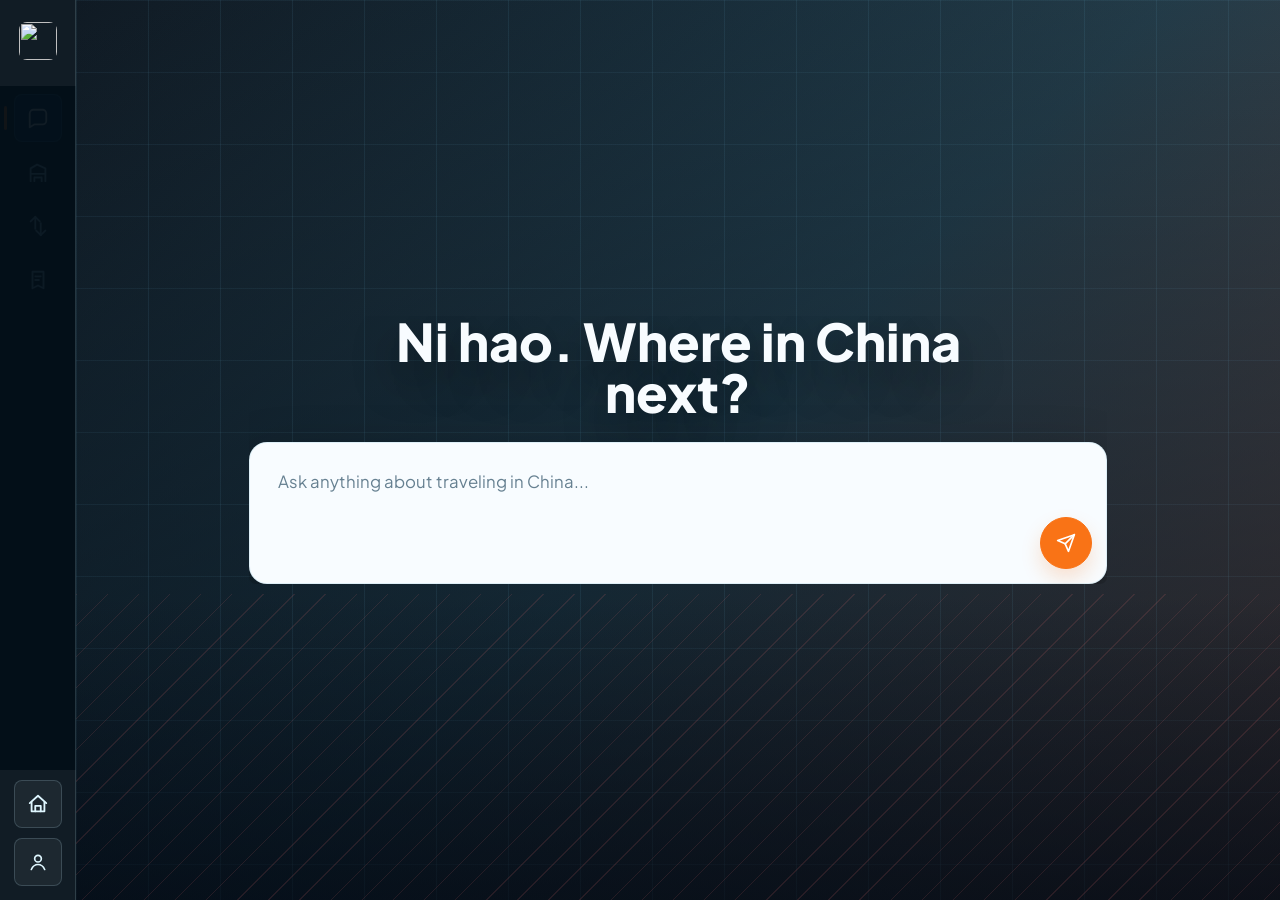
==== commit 47e2db43: "Move app navigation to icon rail" ====
--- a/web/index.html
+++ b/web/index.html
@@ -10,7 +10,7 @@
     <link rel="preconnect" href="https://fonts.gstatic.com" crossorigin>
     <link rel="stylesheet" href="https://fonts.googleapis.com/css2?family=Plus+Jakarta+Sans:wght@400;500;600;700;800&display=swap">
     <link rel="manifest" href="/web/manifest.json">
-    <link rel="stylesheet" href="/web/app.css?v=20260623-v612-simple-chat">
+    <link rel="stylesheet" href="/web/app.css?v=20260623-v613-left-rail-chat2">
   </head>
   <body>
     <header class="topbar">
@@ -19,7 +19,10 @@
         <span>VisePanda</span>
       </a>
       <div class="topbar__actions">
-        <button class="topbar-link" id="overviewButton" type="button" data-view="dashboard">Overview</button>
+        <button class="topbar-link" id="overviewButton" type="button" data-view="dashboard" title="Overview" aria-label="Overview">
+          <svg viewBox="0 0 24 24" aria-hidden="true"><path d="M3 11 12 3l9 8"></path><path d="M5 10v10h14V10"></path><path d="M9 20v-6h6v6"></path></svg>
+          <span>Overview</span>
+        </button>
         <button class="icon-button" id="authButton" title="Account" aria-label="Account">
           <svg viewBox="0 0 24 24" aria-hidden="true"><circle cx="12" cy="8" r="4"></circle><path d="M4 21c1.7-4 4.4-6 8-6s6.3 2 8 6"></path></svg>
         </button>
@@ -115,7 +118,7 @@
               </div>
             </div>
             <div class="welcome-copy">
-              <h1>Where in China next?</h1>
+              <h1>Ni hao. Where in China next?</h1>
             </div>
             <div class="quick-chips" aria-label="Quick planning prompts">
               <button type="button" data-mode="itinerary" data-depth="expert" data-prompt="Plan a first-time 7 day China route with simple rail transfers. Ask me only the missing questions first, then give a professional draft.">Plan 7 days</button>
@@ -287,6 +290,6 @@
       <article class="message"><span class="message__author"></span><p class="message__body"></p></article>
     </template>
 
-    <script src="/web/app.js?v=20260623-v612-simple-chat" defer></script>
+    <script src="/web/app.js?v=20260623-v613-left-rail-chat2" defer></script>
   </body>
 </html>
--- a/web/app.css
+++ b/web/app.css
@@ -744,16 +744,13 @@
 }
 
 .chat-hero:not(.has-started) .chat-shell {
-  width: min(900px, calc(100vw - 36px));
+  width: min(860px, calc(100vw - 36px));
   grid-template-rows: auto auto;
   min-height: auto;
-  border-color: rgba(180, 220, 232, 0.34);
-  background:
-    linear-gradient(180deg, rgba(255, 255, 255, 0.13), rgba(255, 255, 255, 0.07)),
-    rgba(4, 18, 30, 0.78);
-  box-shadow:
-    0 30px 90px rgba(0, 0, 0, 0.42),
-    inset 0 1px 0 rgba(255, 255, 255, 0.22);
+  border-color: transparent;
+  background: transparent;
+  box-shadow: none;
+  backdrop-filter: none;
 }
 
 .chat-welcome {
@@ -768,9 +765,14 @@
 }
 
 .chat-hero:not(.has-started) .chat-welcome {
-  gap: 18px;
-  padding: clamp(28px, 6vw, 58px) 24px 16px;
+  gap: 0;
+  padding: 0 24px 24px;
   background: transparent;
+}
+
+.chat-hero:not(.has-started) .agent-mark,
+.chat-hero:not(.has-started) .quick-chips {
+  display: none;
 }
 
 .agent-mark {
@@ -825,7 +827,7 @@
 .chat-hero:not(.has-started) .welcome-copy h1 {
   margin: 0;
   color: #f8fcff;
-  font-size: 4.4rem;
+  font-size: 3.25rem;
   font-weight: 800;
   letter-spacing: 0;
   text-shadow: 0 18px 46px rgba(0, 0, 0, 0.42);
@@ -972,12 +974,12 @@
 .chat-hero:not(.has-started) .chat-form {
   align-items: end;
   gap: 12px;
-  margin: 0 18px 18px;
-  border: 1px solid rgba(180, 220, 232, 0.32);
-  border-radius: 14px;
-  padding: 12px;
-  background: rgba(255, 255, 255, 0.94);
-  box-shadow: 0 18px 44px rgba(0, 0, 0, 0.28);
+  margin: 0;
+  border: 1px solid rgba(204, 231, 241, 0.58);
+  border-radius: 18px;
+  padding: 14px;
+  background: #f8fcff;
+  box-shadow: 0 22px 56px rgba(0, 0, 0, 0.32);
 }
 
 .chat-hero:not(.has-started) .chat-form textarea {
@@ -1149,6 +1151,127 @@
 
   .city-grid {
     grid-template-columns: repeat(auto-fill, minmax(220px, 1fr));
+  }
+}
+
+@media (min-width: 761px) {
+  body {
+    padding-left: 76px;
+  }
+
+  .topbar {
+    position: fixed;
+    top: 0;
+    bottom: 0;
+    left: 0;
+    z-index: 31;
+    display: flex;
+    flex-direction: column;
+    justify-content: flex-start;
+    width: 76px;
+    min-height: 100dvh;
+    padding: 14px 10px;
+    border-right: 1px solid rgba(180, 220, 232, 0.18);
+    border-bottom: 0;
+    background: rgba(3, 14, 24, 0.94);
+    backdrop-filter: none;
+  }
+
+  .brand {
+    justify-content: center;
+    width: 54px;
+    height: 54px;
+  }
+
+  .brand span,
+  .nav__item span,
+  .topbar-link span {
+    position: absolute;
+    width: 1px;
+    height: 1px;
+    overflow: hidden;
+    clip: rect(0, 0, 0, 0);
+    white-space: nowrap;
+  }
+
+  .brand img {
+    width: 38px;
+    height: 38px;
+  }
+
+  .topbar__actions {
+    flex-direction: column;
+    gap: 10px;
+    margin-top: auto;
+  }
+
+  .topbar-link,
+  .icon-button {
+    width: 48px;
+    height: 48px;
+    min-height: 48px;
+    border-color: rgba(180, 220, 232, 0.2);
+    background: rgba(255, 255, 255, 0.05);
+    color: #dff7ff;
+  }
+
+  .topbar-link {
+    display: inline-grid;
+    place-items: center;
+    padding: 0;
+  }
+
+  .nav {
+    position: fixed;
+    top: 86px;
+    bottom: 130px;
+    left: 0;
+    z-index: 30;
+    flex-direction: column;
+    align-items: center;
+    justify-content: flex-start;
+    width: 76px;
+    min-height: 0;
+    padding: 8px 10px;
+    border-right: 1px solid rgba(180, 220, 232, 0.18);
+    border-bottom: 0;
+    background: rgba(3, 14, 24, 0.94);
+    backdrop-filter: none;
+  }
+
+  .nav__item {
+    width: 48px;
+    min-width: 48px;
+    min-height: 48px;
+    padding: 0;
+    color: #a9d8e8;
+  }
+
+  .nav__item svg,
+  .topbar-link svg {
+    width: 22px;
+    height: 22px;
+  }
+
+  .nav__item.is-active {
+    background: rgba(14, 165, 233, 0.18);
+    color: #f8fcff;
+    box-shadow: inset 0 0 0 1px rgba(125, 211, 252, 0.28);
+  }
+
+  .nav__item.is-active::after {
+    top: 12px;
+    right: auto;
+    bottom: 12px;
+    left: -10px;
+    width: 3px;
+    height: auto;
+    background: var(--accent);
+  }
+
+  .chat-hero {
+    min-height: 100dvh;
+    padding: 64px 32px;
   }
 }
 
@@ -1294,7 +1417,7 @@
     display: grid;
     grid-template-columns: repeat(4, minmax(0, 1fr));
     gap: 2px;
-    min-height: 72px;
+    min-height: 60px;
     padding: 6px;
     overflow: visible;
     border: 1px solid rgba(185, 213, 221, 0.92);
@@ -1308,9 +1431,18 @@
     flex-direction: column;
     gap: 3px;
     min-width: 0;
-    min-height: 60px;
+    min-height: 48px;
     border-radius: var(--radius);
     font-size: 0.72rem;
+  }
+
+  .nav__item span {
+    position: absolute;
+    width: 1px;
+    height: 1px;
+    overflow: hidden;
+    clip: rect(0, 0, 0, 0);
+    white-space: nowrap;
   }
 
   .nav__item svg {
@@ -1647,6 +1779,17 @@
   body[data-view="chat"] .chat-form {
     min-height: 148px;
     position: static;
+  }
+
+  body[data-view="chat"] .chat-hero:not(.has-started) .chat-shell {
+    height: auto;
+    min-height: auto;
+    overflow: visible;
+  }
+
+  body[data-view="chat"] .chat-hero:not(.has-started) .chat-form {
+    grid-template-columns: 1fr auto;
+    min-height: auto;
   }
 
   body[data-view="chat"].is-chat-composing .nav {
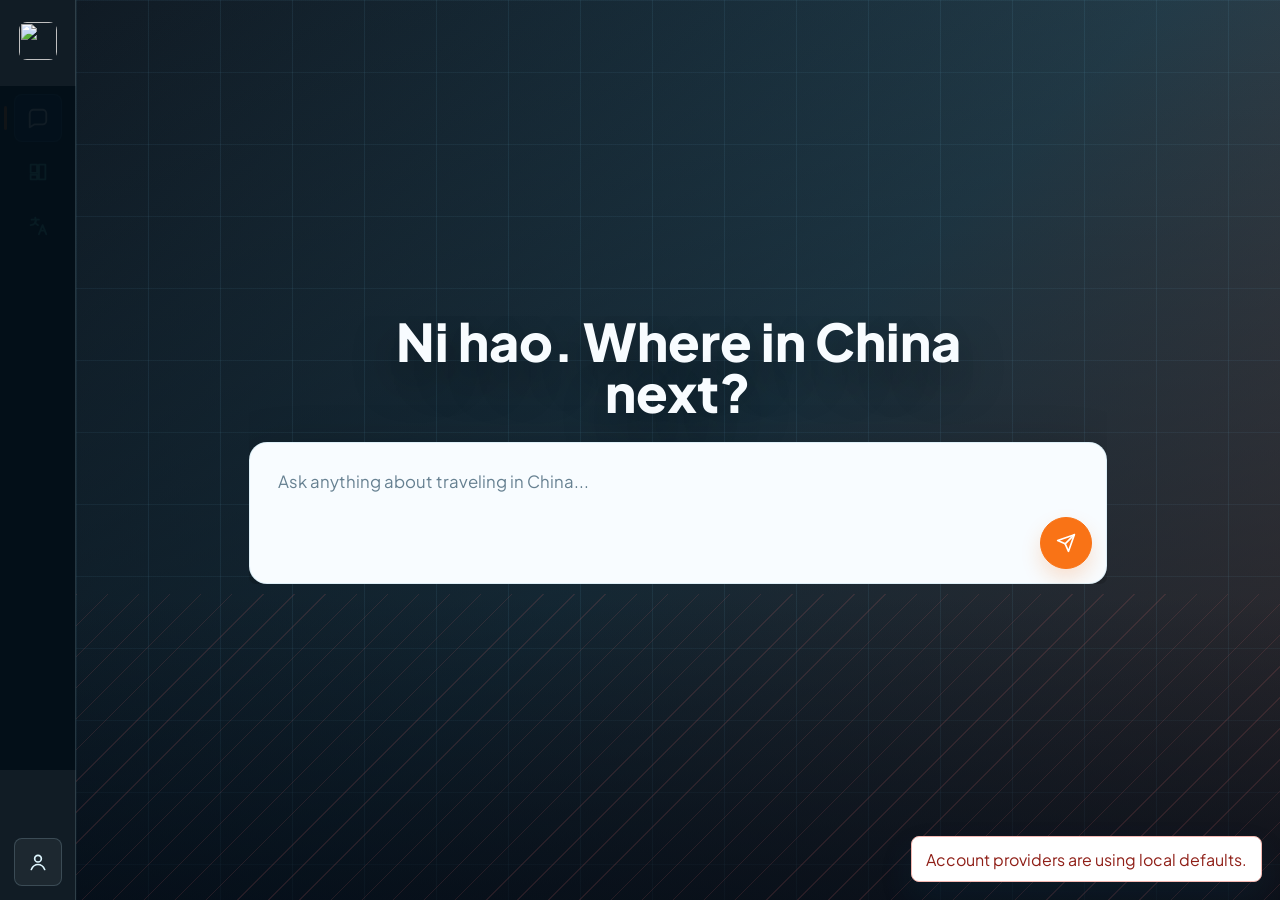
==== commit 7231fe66: "Implement v6.2.1 travel butler dashboard" ====
--- a/web/index.html
+++ b/web/index.html
@@ -3,14 +3,14 @@
   <head>
     <meta charset="utf-8">
     <meta name="viewport" content="width=device-width, initial-scale=1">
-    <title>VisePanda | China Travel Workspace</title>
-    <meta name="description" content="Plan China travel with city intelligence, visa guidance, readiness tools, and an AI trip assistant.">
+    <title>VisePanda | China Travel Butler</title>
+    <meta name="description" content="Your all-in-one China travel butler for planning, translation, rides, meals, routes, and local travel help.">
     <meta name="theme-color" content="#0f2633">
     <link rel="preconnect" href="https://fonts.googleapis.com">
     <link rel="preconnect" href="https://fonts.gstatic.com" crossorigin>
     <link rel="stylesheet" href="https://fonts.googleapis.com/css2?family=Plus+Jakarta+Sans:wght@400;500;600;700;800&display=swap">
     <link rel="manifest" href="/web/manifest.json">
-    <link rel="stylesheet" href="/web/app.css?v=20260623-v613-left-rail-chat2">
+    <link rel="stylesheet" href="/web/app.css?v=20260623-v621-travel-butler-translate">
   </head>
   <body>
     <header class="topbar">
@@ -19,40 +19,36 @@
         <span>VisePanda</span>
       </a>
       <div class="topbar__actions">
-        <button class="topbar-link" id="overviewButton" type="button" data-view="dashboard" title="Overview" aria-label="Overview">
-          <svg viewBox="0 0 24 24" aria-hidden="true"><path d="M3 11 12 3l9 8"></path><path d="M5 10v10h14V10"></path><path d="M9 20v-6h6v6"></path></svg>
-          <span>Overview</span>
-        </button>
         <button class="icon-button" id="authButton" title="Account" aria-label="Account">
           <svg viewBox="0 0 24 24" aria-hidden="true"><circle cx="12" cy="8" r="4"></circle><path d="M4 21c1.7-4 4.4-6 8-6s6.3 2 8 6"></path></svg>
         </button>
       </div>
     </header>
     <nav class="nav" aria-label="Primary" role="tablist">
-      <button class="nav__item is-active" id="tab-chat" data-view="chat" role="tab" aria-selected="true" aria-controls="panel-chat">
+      <button class="nav__item is-active" id="tab-chatbot" data-view="chat" role="tab" aria-selected="true" aria-controls="panel-chat" title="Chatbot" aria-label="Chatbot">
         <svg viewBox="0 0 24 24" aria-hidden="true"><path d="M21 15a4 4 0 0 1-4 4H8l-5 3V7a4 4 0 0 1 4-4h10a4 4 0 0 1 4 4Z"></path></svg>
-        <span>Ask</span>
+        <span>Chatbot</span>
       </button>
-      <button class="nav__item" id="tab-cities" data-view="cities" role="tab" aria-selected="false" aria-controls="panel-cities">
-        <svg viewBox="0 0 24 24" aria-hidden="true"><path d="M4 22V8l7-4 9 4v14"></path><path d="M4 14h16"></path><path d="M8 22v-4h8v4"></path></svg>
-        <span>Cities</span>
+      <button class="nav__item" id="tab-dashboard" data-view="dashboard" role="tab" aria-selected="false" aria-controls="panel-dashboard" title="Dashboard" aria-label="Dashboard">
+        <svg viewBox="0 0 24 24" aria-hidden="true"><path d="M4 13h7V4H4Z"></path><path d="M13 20h7V4h-7Z"></path><path d="M4 20h7v-5H4Z"></path></svg>
+        <span>Dashboard</span>
       </button>
-      <button class="nav__item" id="tab-tools" data-view="tools" role="tab" aria-selected="false" aria-controls="panel-tools">
-        <svg viewBox="0 0 24 24" aria-hidden="true"><path d="M14 7 9 2 4 7"></path><path d="M9 2v13"></path><path d="M20 17l-5 5-5-5"></path><path d="M15 22V9"></path></svg>
-        <span>Tools</span>
-      </button>
-      <button class="nav__item" id="tab-trips" data-view="trips" role="tab" aria-selected="false" aria-controls="panel-trips">
-        <svg viewBox="0 0 24 24" aria-hidden="true"><path d="M6 3h12v18l-6-3-6 3Z"></path><path d="M9 8h6"></path><path d="M9 12h4"></path></svg>
-        <span>Trips</span>
+      <button class="nav__item" id="tab-translate" data-view="translate" role="tab" aria-selected="false" aria-controls="panel-translate">
+        <svg viewBox="0 0 24 24" aria-hidden="true"><path d="M5 5h8"></path><path d="M9 3v2"></path><path d="M4 11c3.4 0 6-2.2 6-6"></path><path d="M12 11c-1.4-.6-2.6-1.6-3.5-3"></path><path d="M13 21l4-10 4 10"></path><path d="M15 17h4"></path></svg>
+        <span>Translation</span>
       </button>
     </nav>
 
     <main>
-      <section class="hero is-hidden" id="panel-dashboard" data-view-panel="dashboard" role="tabpanel" aria-labelledby="overviewButton" hidden>
-        <div class="hero__content">
-          <div class="hero__copy">
-            <h1>VisePanda</h1>
-            <p class="lead">A practical China travel workspace for route ideas, city context, visa readiness, tools, and saved trip drafts.</p>
+      <section class="dashboard section dashboard-drive is-hidden" id="panel-dashboard" data-view-panel="dashboard" role="tabpanel" aria-labelledby="tab-dashboard" hidden>
+        <div class="dashboard-main">
+          <div class="section__head">
+            <p class="eyebrow">Superdrive</p>
+            <h2>China trip command center</h2>
+          </div>
+          <div class="weather-strip">
+            <span>Shanghai · 28°C · Cloudy</span>
+            <span id="dashboardLocation">Location-aware travel cards are ready.</span>
           </div>
           <form class="planner" id="quickPlanner">
             <label>
@@ -72,29 +68,78 @@
               Ask AI
             </button>
           </form>
-          <div class="home-snapshot" aria-label="Planning focus">
+          <div class="dashboard-actions" aria-label="Quick actions">
+            <button class="dashboard-action" id="dashboardHotelsButton" type="button">
+              <strong>Hotels</strong>
+              <span>Foreigner-ready stays</span>
+            </button>
+            <button class="dashboard-action" id="dashboardMapButton" type="button">
+              <strong>Map</strong>
+              <span>Nearby POI and routes</span>
+            </button>
+            <button class="dashboard-action" id="dashboardDealsButton" type="button">
+              <strong>Deals</strong>
+              <span>Food and local vouchers</span>
+            </button>
+          </div>
+          <div class="dashboard-grid" aria-label="Planning drive">
             <article>
-              <strong>Entry</strong>
-              <span>Visa, transit, documents</span>
+              <strong>Questions</strong>
+              <span id="questionSummary">No questions yet. Ask VisePanda to start building context.</span>
             </article>
             <article>
-              <strong>Route</strong>
-              <span>Rail logic and pacing</span>
+              <strong>Saved trips</strong>
+              <span id="dashboardTrips">No saved trips on this device yet.</span>
             </article>
             <article>
-              <strong>Local</strong>
-              <span>Payments, maps, food</span>
+              <strong>Next action</strong>
+              <span id="dashboardNext">Start with dates, route style, or entry requirements.</span>
             </article>
           </div>
-        </div>
-      </section>
-
-      <section class="dashboard section is-hidden" data-view-panel="dashboard" hidden>
-        <div>
-          <div class="section__head">
-            <h2>Overview</h2>
-          </div>
-          <div class="city-strip" id="featuredCities"></div>
+          <div class="dashboard-list" id="recentQuestions" aria-label="Recent questions"></div>
+          <section class="dashboard-module">
+            <div class="module-head">
+              <h3>Hotels</h3>
+              <span>Accepts foreign guests · English service · card support</span>
+            </div>
+            <div class="mini-card-grid" id="dashboardHotels"></div>
+          </section>
+          <section class="dashboard-module">
+            <div class="module-head">
+              <h3>Map and nearby POI</h3>
+              <span>Backed by a server-side map proxy interface</span>
+            </div>
+            <div class="dashboard-map" id="dashboardMap"></div>
+          </section>
+          <section class="dashboard-module">
+            <div class="module-head">
+              <h3>Deals</h3>
+              <span>Meituan and Dianping style guidance for visitors</span>
+            </div>
+            <div class="mini-card-grid" id="dashboardDeals"></div>
+          </section>
+          <section class="dashboard-module">
+            <div class="module-head">
+              <h3>Recommended cities</h3>
+              <span>High-signal destinations for first-time and repeat visitors</span>
+            </div>
+            <div class="city-strip" id="featuredCities"></div>
+            <div class="mini-card-grid" id="dashboardCities"></div>
+          </section>
+          <section class="dashboard-module">
+            <div class="module-head">
+              <h3>Travel tools</h3>
+              <span>Visa · payment · connectivity · packing</span>
+            </div>
+            <div class="mini-card-grid" id="dashboardTools"></div>
+          </section>
+          <section class="dashboard-module">
+            <div class="module-head">
+              <h3>My trips</h3>
+              <span>Drafts saved on this device or synced after sign-in</span>
+            </div>
+            <div class="mini-card-grid" id="dashboardTripsList"></div>
+          </section>
         </div>
         <aside class="readiness">
           <h2>Readiness</h2>
@@ -107,7 +152,7 @@
         </aside>
       </section>
 
-      <section class="workspace section chat-hero" id="panel-chat" data-view-panel="chat" role="tabpanel" aria-labelledby="tab-chat">
+      <section class="workspace section chat-hero" id="panel-chat" data-view-panel="chat" role="tabpanel" aria-labelledby="tab-chatbot">
         <div class="chat-shell">
           <div class="chat-welcome" id="chatWelcome">
             <div class="agent-mark">
@@ -127,60 +172,10 @@
               <button type="button" data-mode="budget" data-depth="expert" data-prompt="Build a realistic China travel budget model for a 7 day first-time trip, with low, mid, and comfortable bands.">Budget</button>
             </div>
           </div>
-          <div class="chat-toolbar is-hidden" aria-label="Chat settings">
-            <label>
-              Mode
-              <select id="chatMode">
-                <option value="itinerary">Itinerary strategist</option>
-                <option value="entry">Entry and visa analyst</option>
-                <option value="budget">Budget analyst</option>
-                <option value="transit">Transit planner</option>
-                <option value="food">Food and culture guide</option>
-                <option value="safety">Safety and readiness checker</option>
-                <option value="city-fit">City fit comparator</option>
-                <option value="custom">General travel consultant</option>
-              </select>
-            </label>
-            <label>
-              Model route
-              <select id="chatProvider">
-                <option value="auto">Auto route</option>
-                <option value="local-guide">Local guide</option>
-              </select>
-            </label>
-            <label>
-              Depth
-              <select id="chatDepth">
-                <option value="standard">Standard</option>
-                <option value="quick">Quick</option>
-                <option value="expert">Expert</option>
-              </select>
-            </label>
-          </div>
-          <div class="chat-prompts is-hidden" aria-label="Professional question presets">
-            <section class="preset-group">
-              <h3>Route</h3>
-              <button type="button" data-mode="itinerary" data-depth="expert" data-prompt="Create a 10 day first-time China itinerary for a US traveler. Compare Beijing-Shanghai-Xi'an against Beijing-Chengdu-Shanghai, include rail logic, daily pacing, hotel areas, and what to skip.">10 day route audit</button>
-              <button type="button" data-mode="city-fit" data-depth="standard" data-prompt="Compare Beijing, Shanghai, Chengdu, Xi'an, and Guilin for a first-time traveler who likes food, history, and comfortable transport. Rank them and explain tradeoffs.">City fit ranking</button>
-            </section>
-            <section class="preset-group">
-              <h3>Entry</h3>
-              <button type="button" data-mode="entry" data-depth="expert" data-prompt="Build a China entry readiness checklist for a US passport holder visiting for tourism. Include visa assumptions, transit questions, documents, payment setup, apps, and what must be verified before booking.">Entry checklist</button>
-              <button type="button" data-mode="safety" data-depth="standard" data-prompt="Create a pre-departure risk and backup plan for mainland China covering emergency numbers, medicine, translation, maps, payment failure, and hotel registration.">Backup plan</button>
-            </section>
-            <section class="preset-group">
-              <h3>Spend</h3>
-              <button type="button" data-mode="budget" data-depth="expert" data-prompt="Estimate a realistic 7 day China budget for two travelers across Beijing and Shanghai. Break down lodging, meals, attractions, metro, taxis, rail, and payment friction.">Budget model</button>
-              <button type="button" data-mode="transit" data-depth="standard" data-prompt="Compare high-speed rail versus domestic flights for Beijing to Xi'an to Shanghai. Include booking friction for foreigners, station or airport transfers, delays, and comfort.">Rail vs flight</button>
-            </section>
-            <section class="preset-group">
-              <h3>Local</h3>
-              <button type="button" data-mode="food" data-depth="standard" data-prompt="Plan a Chengdu food-focused day with dish names, neighborhoods, spice warnings, ordering tips, and a calmer alternative for travelers who do not handle heat well.">Food day</button>
-              <button type="button" data-mode="custom" data-depth="expert" data-prompt="Act as a China travel consultant. Interview me with the minimum questions needed to design a professional route, then explain how each answer will change the plan.">Consult me</button>
-            </section>
-          </div>
+          <p class="llm-status" id="llmStatus" role="status" aria-live="polite">Checking DeepSeek connection...</p>
           <p class="view-status chat-status" id="chatStatus" role="status" aria-live="polite">Ready. Start with a question or a quick prompt.</p>
           <div class="chat-log" id="chatLog" aria-live="polite"></div>
+          <div class="followup-suggestions is-hidden" id="followupSuggestions" aria-label="Follow-up suggestions"></div>
           <form class="chat-form" id="chatForm">
             <textarea id="chatInput" rows="3" placeholder="Ask anything about traveling in China..."></textarea>
             <button class="primary" type="submit">
@@ -191,52 +186,48 @@
         </div>
       </section>
 
-      <section class="workspace section is-hidden" id="panel-cities" data-view-panel="cities" role="tabpanel" aria-labelledby="tab-cities">
+      <section class="workspace section is-hidden" id="panel-translate" data-view-panel="translate" role="tabpanel" aria-labelledby="tab-translate" hidden>
         <div class="section__head row">
           <div>
-            <p class="eyebrow">Destinations</p>
-            <h2>City Explorer</h2>
-          </div>
-          <input class="search" id="citySearch" type="search" placeholder="Search city, region, highlight" aria-label="Search cities">
-        </div>
-        <p class="view-status" id="cityStatus" role="status" aria-live="polite"></p>
-        <div class="city-grid" id="cityGrid"></div>
+            <p class="eyebrow">On-trip butler</p>
+            <h2>Translate</h2>
+          </div>
+          <button class="secondary" id="burnTranslationHistory" type="button">
+            <svg viewBox="0 0 24 24" aria-hidden="true"><path d="M3 6h18"></path><path d="M8 6V4h8v2"></path><path d="M6 6l1 14h10l1-14"></path></svg>
+            Clear history
+          </button>
+        </div>
+        <p class="view-status" id="translateStatus" role="status" aria-live="polite"></p>
+        <div class="translate-shell">
+          <article class="voice-card">
+            <div>
+              <h3>Voice translator</h3>
+              <p class="meta">Press to use browser speech tools when available. Best for taxi, hotel, restaurant, and direction moments.</p>
+            </div>
+            <button class="primary" id="voiceTranslateButton" type="button">
+              <svg viewBox="0 0 24 24" aria-hidden="true"><path d="M12 3a3 3 0 0 0-3 3v6a3 3 0 0 0 6 0V6a3 3 0 0 0-3-3Z"></path><path d="M19 10v2a7 7 0 0 1-14 0v-2"></path><path d="M12 19v3"></path></svg>
+              Hold to speak
+            </button>
+          </article>
+          <form class="translation-card" id="translationForm">
+            <label>
+              Text translator
+              <textarea id="translationInput" rows="5" placeholder="Paste Chinese or English text..."></textarea>
+            </label>
+            <div class="translation-actions">
+              <button class="primary" type="submit">
+                <svg viewBox="0 0 24 24" aria-hidden="true"><path d="m5 12 14 0"></path><path d="m13 6 6 6-6 6"></path></svg>
+                Translate
+              </button>
+              <button class="secondary" id="swapTranslationDirection" type="button">Swap direction</button>
+            </div>
+            <output class="translation-output" id="translationOutput">Translation will appear here.</output>
+          </form>
+          <div class="phrase-library" id="phraseLibrary" aria-label="Travel phrase library"></div>
+          <div class="translation-history" id="translationHistory" aria-label="Recent translations"></div>
+        </div>
       </section>
 
-      <section class="workspace section is-hidden" id="panel-tools" data-view-panel="tools" role="tabpanel" aria-labelledby="tab-tools">
-        <div class="section__head">
-          <p class="eyebrow">Before you go</p>
-          <h2>Travel Tools</h2>
-        </div>
-        <p class="view-status" id="toolStatus" role="status" aria-live="polite"></p>
-        <div class="tool-grid" id="toolGrid"></div>
-        <div class="tool-detail" id="toolDetail"></div>
-      </section>
-
-      <section class="workspace section is-hidden" id="panel-trips" data-view-panel="trips" role="tabpanel" aria-labelledby="tab-trips">
-        <div class="section__head row">
-          <div>
-            <p class="eyebrow">Saved plans</p>
-            <h2>Trips</h2>
-          </div>
-          <button class="secondary" id="refreshTrips" type="button">
-            <svg viewBox="0 0 24 24" aria-hidden="true"><path d="M21 12a9 9 0 0 1-15.5 6.2"></path><path d="M3 12A9 9 0 0 1 18.5 5.8"></path><path d="M18 2v4h4"></path><path d="M6 22v-4H2"></path></svg>
-            Refresh
-          </button>
-        </div>
-        <p class="view-status" id="tripStatus" role="status" aria-live="polite"></p>
-        <form class="trip-form" id="tripForm">
-          <input name="title" placeholder="Trip title" aria-label="Trip title" required>
-          <input name="destination" placeholder="Destination" aria-label="Destination">
-          <input name="startDate" type="date" aria-label="Start date">
-          <input name="endDate" type="date" aria-label="End date">
-          <button class="primary" type="submit">
-            <svg viewBox="0 0 24 24" aria-hidden="true"><path d="M19 21H5a2 2 0 0 1-2-2V5a2 2 0 0 1 2-2h11l5 5v11a2 2 0 0 1-2 2Z"></path><path d="M17 21v-8H7v8"></path><path d="M7 3v5h8"></path></svg>
-            Save trip
-          </button>
-        </form>
-        <div class="trip-list" id="tripList"></div>
-      </section>
     </main>
 
     <button class="mobile-ask-fab" id="mobileAskButton" type="button">
@@ -290,6 +281,6 @@
       <article class="message"><span class="message__author"></span><p class="message__body"></p></article>
     </template>
 
-    <script src="/web/app.js?v=20260623-v613-left-rail-chat2" defer></script>
+    <script src="/web/app.js?v=20260623-v621-travel-butler-translate" defer></script>
   </body>
 </html>
--- a/web/app.css
+++ b/web/app.css
@@ -202,6 +202,34 @@
   content: "";
 }
 
+.nav__item[data-view="dashboard"] {
+  color: #0f766e;
+}
+
+.nav__item[data-view="chat"] {
+  color: #075985;
+}
+
+.nav__item[data-view="translate"] {
+  color: #0d9488;
+}
+
+.nav__item[data-view="cities"] {
+  color: #b45309;
+}
+
+.nav__item[data-view="map"] {
+  color: #047857;
+}
+
+.nav__item[data-view="tools"] {
+  color: #7c3aed;
+}
+
+.nav__item[data-view="trips"] {
+  color: #be123c;
+}
+
 .icon-button {
   display: inline-grid;
   place-items: center;
@@ -312,13 +340,15 @@
   line-height: 1.7;
 }
 
-.home-snapshot {
+.home-snapshot,
+.dashboard-grid {
   display: grid;
   grid-template-columns: repeat(3, minmax(0, 1fr));
   gap: 10px;
 }
 
-.home-snapshot article {
+.home-snapshot article,
+.dashboard-grid article {
   display: grid;
   gap: 4px;
   min-height: 78px;
@@ -329,18 +359,173 @@
   box-shadow: var(--shadow-soft);
 }
 
-.home-snapshot strong {
+.home-snapshot strong,
+.dashboard-grid strong {
   color: var(--brand-strong);
 }
 
-.home-snapshot span {
+.home-snapshot span,
+.dashboard-grid span {
   color: var(--text-muted);
   font-size: 0.83rem;
   line-height: 1.35;
 }
 
+.dashboard-drive {
+  align-items: start;
+}
+
+.dashboard-main {
+  display: grid;
+  gap: 18px;
+}
+
+.dashboard-list {
+  display: grid;
+  gap: 10px;
+}
+
+.weather-strip {
+  position: relative;
+  display: flex;
+  flex-wrap: wrap;
+  gap: 10px;
+  justify-content: space-between;
+  overflow: hidden;
+  border: 1px solid rgba(14, 165, 233, 0.22);
+  border-radius: var(--radius);
+  padding: 16px;
+  background:
+    linear-gradient(120deg, rgba(14, 165, 233, 0.14), rgba(94, 234, 212, 0.08)),
+    var(--surface);
+  box-shadow: var(--shadow-soft);
+}
+
+.weather-strip::after {
+  position: absolute;
+  inset: -30% auto -30% -20%;
+  width: 48%;
+  background: linear-gradient(90deg, transparent, rgba(255, 255, 255, 0.42), transparent);
+  animation: beamSweep 6s ease-in-out infinite;
+  content: "";
+  pointer-events: none;
+}
+
+.weather-strip span {
+  position: relative;
+  z-index: 1;
+  color: var(--brand-strong);
+  font-weight: 800;
+}
+
+.dashboard-actions,
+.mini-card-grid {
+  display: grid;
+  grid-template-columns: repeat(3, minmax(0, 1fr));
+  gap: 12px;
+}
+
+.dashboard-action,
+.mini-card,
+.dashboard-module {
+  border: 1px solid var(--line);
+  border-radius: var(--radius);
+  background: var(--surface);
+  box-shadow: var(--shadow-soft);
+}
+
+.dashboard-action {
+  display: grid;
+  gap: 6px;
+  min-height: 92px;
+  padding: 14px;
+  color: var(--text);
+  text-align: left;
+}
+
+.dashboard-action:hover,
+.glare-card:hover {
+  border-color: var(--brand);
+  box-shadow: var(--shadow-raised);
+}
+
+.dashboard-action strong {
+  color: var(--brand-strong);
+  font-size: 1.04rem;
+}
+
+.dashboard-action span {
+  color: var(--text-muted);
+  font-size: 0.84rem;
+  line-height: 1.4;
+}
+
+.dashboard-module {
+  display: grid;
+  gap: 14px;
+  padding: 16px;
+}
+
+.module-head {
+  display: flex;
+  justify-content: space-between;
+  gap: 12px;
+}
+
+.module-head h3 {
+  margin: 0;
+}
+
+.module-head span {
+  color: var(--text-muted);
+  font-size: 0.84rem;
+  font-weight: 700;
+}
+
+.mini-card {
+  display: grid;
+  gap: 8px;
+  min-height: 126px;
+  padding: 14px;
+}
+
+.mini-card h3 {
+  margin: 0;
+}
+
+.dashboard-map {
+  display: grid;
+  grid-template-columns: repeat(auto-fit, minmax(180px, 1fr));
+  gap: 10px;
+  min-height: 168px;
+  border: 1px solid var(--line);
+  border-radius: var(--radius);
+  padding: 16px;
+  background:
+    linear-gradient(90deg, rgba(14, 165, 233, 0.08) 1px, transparent 1px),
+    linear-gradient(180deg, rgba(14, 165, 233, 0.08) 1px, transparent 1px),
+    var(--surface-soft);
+  background-size: 42px 42px;
+}
+
+.question-card {
+  min-height: 50px;
+  border: 1px solid var(--line);
+  border-radius: var(--radius);
+  padding: 12px 14px;
+  background: var(--surface);
+  color: var(--text);
+  font-weight: 800;
+  line-height: 1.35;
+  text-align: left;
+}
+
+.question-card:hover {
+  border-color: var(--brand);
+  background: var(--surface-tint);
+}
+
 .prompt-rail,
-.chat-prompts,
 .quick-chips {
   display: flex;
   flex-wrap: wrap;
@@ -348,7 +533,6 @@
 }
 
 .prompt-rail button,
-.chat-prompts button,
 .quick-chips button {
   min-height: 38px;
   border: 1px solid #cfe0e5;
@@ -360,7 +544,6 @@
 }
 
 .prompt-rail button:hover,
-.chat-prompts button:hover,
 .quick-chips button:hover {
   border-color: var(--sky);
   background: #e4f3f6;
@@ -734,7 +917,7 @@
   width: min(920px, 100%);
   margin: 0 auto;
   display: grid;
-  grid-template-rows: auto auto auto auto minmax(0, 1fr) auto;
+  grid-template-rows: auto auto minmax(0, 1fr) auto auto;
   min-height: min(680px, calc(100dvh - 176px));
   overflow: hidden;
   border-color: rgba(219, 238, 245, 0.32);
@@ -863,39 +1046,8 @@
   backdrop-filter: blur(12px);
 }
 
-.chat-toolbar {
-  display: grid;
-  grid-template-columns: minmax(180px, 1.1fr) minmax(170px, 0.9fr) minmax(130px, 0.6fr);
-  gap: 12px;
-  padding: 16px;
-  border-bottom: 1px solid var(--line);
-  background: linear-gradient(180deg, #ffffff 0%, #f7fcff 100%);
-}
-
-.chat-prompts {
-  display: grid;
-  grid-template-columns: repeat(4, minmax(180px, 1fr));
-  gap: 12px;
-  padding: 14px 16px;
-  border-bottom: 1px solid var(--line);
-  background: #eef8fc;
-}
-
 .fade-in {
   animation: fadeSlideIn 320ms ease-out both;
-}
-
-.preset-group {
-  display: grid;
-  align-content: start;
-  gap: 8px;
-}
-
-.preset-group h3 {
-  margin: 0;
-  color: var(--text-muted);
-  font-size: 0.78rem;
-  text-transform: uppercase;
 }
 
 .chat-status {
@@ -906,6 +1058,36 @@
   padding: 0 16px;
   border-bottom: 1px solid var(--line);
   background: var(--bg-elevated);
+}
+
+.llm-status {
+  margin: 0;
+  padding: 9px 16px;
+  border-bottom: 1px solid rgba(212, 230, 238, 0.72);
+  background: rgba(255, 255, 255, 0.72);
+  color: var(--text-muted);
+  font-size: 0.82rem;
+  font-weight: 800;
+}
+
+.llm-status[data-tone="success"] {
+  color: var(--success);
+}
+
+.llm-status[data-tone="warning"] {
+  color: var(--warning);
+}
+
+.llm-status[data-tone="error"] {
+  color: var(--danger);
+}
+
+.chat-hero:not(.has-started) .llm-status {
+  display: none;
+}
+
+.chat-status:empty {
+  display: none;
 }
 
 .chat-log {
@@ -962,6 +1144,30 @@
   white-space: pre-wrap;
 }
 
+.followup-suggestions {
+  display: flex;
+  flex-wrap: wrap;
+  gap: 10px;
+  padding: 0 16px 14px;
+  background: var(--soft);
+}
+
+.followup-button {
+  min-height: 38px;
+  border: 1px solid var(--border);
+  border-radius: 999px;
+  padding: 0 13px;
+  background: var(--surface);
+  color: var(--brand-strong);
+  font-size: 0.86rem;
+  font-weight: 800;
+}
+
+.followup-button:hover {
+  border-color: var(--brand);
+  background: var(--surface-tint);
+}
+
 .chat-form {
   display: grid;
   grid-template-columns: 1fr auto;
@@ -1020,6 +1226,138 @@
 
 .tool-grid {
   grid-template-columns: repeat(auto-fill, minmax(220px, 1fr));
+}
+
+.map-board {
+  display: grid;
+  grid-template-columns: minmax(280px, 1.2fr) repeat(2, minmax(220px, 1fr));
+  gap: 16px;
+}
+
+.map-canvas,
+.map-card {
+  border: 1px solid var(--line);
+  border-radius: var(--radius);
+  background: var(--surface);
+  box-shadow: var(--shadow-soft);
+}
+
+.map-canvas {
+  grid-row: span 2;
+  min-height: 360px;
+  display: grid;
+  align-content: center;
+  gap: 14px;
+  padding: 24px;
+  background:
+    linear-gradient(90deg, rgba(14, 165, 233, 0.08) 1px, transparent 1px),
+    linear-gradient(180deg, rgba(14, 165, 233, 0.08) 1px, transparent 1px),
+    radial-gradient(circle at 30% 30%, rgba(249, 115, 22, 0.14), transparent 10rem),
+    var(--surface);
+  background-size: 46px 46px, 46px 46px, auto, auto;
+}
+
+.map-pin {
+  width: max-content;
+  border: 1px solid rgba(249, 115, 22, 0.32);
+  border-radius: 999px;
+  padding: 7px 11px;
+  background: #fff5ef;
+  color: var(--accent-strong);
+  font-size: 0.82rem;
+  font-weight: 800;
+}
+
+.map-pin:nth-child(even) {
+  justify-self: end;
+}
+
+.map-card {
+  padding: 18px;
+}
+
+.translate-shell {
+  display: grid;
+  grid-template-columns: minmax(280px, 0.9fr) minmax(320px, 1.2fr);
+  gap: 16px;
+}
+
+.voice-card,
+.translation-card,
+.phrase-library,
+.translation-history {
+  border: 1px solid var(--line);
+  border-radius: var(--radius);
+  background: var(--surface);
+  box-shadow: var(--shadow-soft);
+}
+
+.voice-card {
+  display: grid;
+  gap: 16px;
+  align-content: start;
+  padding: 18px;
+}
+
+.translation-card {
+  display: grid;
+  gap: 14px;
+  padding: 18px;
+}
+
+.translation-actions {
+  display: flex;
+  flex-wrap: wrap;
+  gap: 10px;
+}
+
+.translation-output {
+  display: block;
+  min-height: 82px;
+  border: 1px solid var(--border);
+  border-radius: var(--radius);
+  padding: 14px;
+  background: var(--surface-soft);
+  color: var(--text);
+  line-height: 1.6;
+}
+
+.phrase-library,
+.translation-history {
+  display: grid;
+  grid-column: 1 / -1;
+  grid-template-columns: repeat(auto-fill, minmax(210px, 1fr));
+  gap: 10px;
+  padding: 14px;
+}
+
+.phrase-card,
+.history-card {
+  display: grid;
+  gap: 6px;
+  min-height: 110px;
+  border: 1px solid var(--border);
+  border-radius: var(--radius);
+  padding: 12px;
+  background: var(--surface);
+  color: var(--text);
+  text-align: left;
+}
+
+.phrase-card:hover {
+  border-color: var(--brand);
+  background: var(--surface-tint);
+}
+
+.phrase-card span,
+.history-card span {
+  color: var(--text-muted);
+  line-height: 1.45;
+}
+
+.phrase-card small {
+  color: var(--text-subtle);
+  font-weight: 800;
 }
 
 .tool-card {
@@ -1247,6 +1585,34 @@
     color: #a9d8e8;
   }
 
+  .nav__item[data-view="dashboard"] {
+    color: #5eead4;
+  }
+
+  .nav__item[data-view="chat"] {
+    color: #7dd3fc;
+  }
+
+  .nav__item[data-view="translate"] {
+    color: #5eead4;
+  }
+
+  .nav__item[data-view="cities"] {
+    color: #fdba74;
+  }
+
+  .nav__item[data-view="map"] {
+    color: #86efac;
+  }
+
+  .nav__item[data-view="tools"] {
+    color: #c4b5fd;
+  }
+
+  .nav__item[data-view="trips"] {
+    color: #fda4af;
+  }
+
   .nav__item svg,
   .topbar-link svg {
     width: 22px;
@@ -1317,7 +1683,6 @@
 
   .chat-shell,
   .chat-welcome,
-  .chat-toolbar,
   .chat-status,
   .chat-form,
   .city-card,
@@ -1415,7 +1780,7 @@
     left: 12px;
     z-index: 30;
     display: grid;
-    grid-template-columns: repeat(4, minmax(0, 1fr));
+    grid-template-columns: repeat(3, minmax(0, 1fr));
     gap: 2px;
     min-height: 60px;
     padding: 6px;
@@ -1515,7 +1880,6 @@
   }
 
   .prompt-rail,
-  .chat-prompts,
   .quick-chips {
     display: flex;
     flex-wrap: nowrap;
@@ -1528,14 +1892,11 @@
   }
 
   .prompt-rail::-webkit-scrollbar,
-  .chat-toolbar::-webkit-scrollbar,
-  .chat-prompts::-webkit-scrollbar,
   .quick-chips::-webkit-scrollbar {
     display: none;
   }
 
   .prompt-rail button,
-  .chat-prompts button,
   .quick-chips button {
     flex: 0 0 auto;
     min-height: 38px;
@@ -1588,48 +1949,6 @@
     min-width: 132px;
   }
 
-  .chat-toolbar {
-    display: flex;
-    grid-template-columns: none;
-    align-items: stretch;
-    gap: 8px;
-    margin-right: -14px;
-    margin-left: -14px;
-    padding: 10px 14px;
-    overflow-x: auto;
-    scrollbar-width: none;
-  }
-
-  .chat-toolbar label {
-    flex: 0 0 72%;
-    min-width: 178px;
-    gap: 5px;
-    font-size: 0.76rem;
-    scroll-snap-align: start;
-  }
-
-  .chat-toolbar label:first-child {
-    grid-column: auto;
-  }
-
-  .chat-toolbar select {
-    height: 40px;
-    padding: 0 10px;
-  }
-
-  .preset-group {
-    flex: 0 0 78%;
-  }
-
-  .preset-group button {
-    width: 100%;
-    justify-content: flex-start;
-    min-height: 34px;
-    padding: 8px 10px;
-    white-space: normal;
-    text-align: left;
-  }
-
   .planner {
     grid-template-columns: 1fr;
     gap: 10px;
@@ -1646,17 +1965,20 @@
     width: 100%;
   }
 
-  .home-snapshot {
+  .home-snapshot,
+  .dashboard-grid {
     grid-template-columns: repeat(3, minmax(0, 1fr));
     gap: 8px;
   }
 
-  .home-snapshot article {
+  .home-snapshot article,
+  .dashboard-grid article {
     min-height: 68px;
     padding: 10px;
   }
 
-  .home-snapshot span {
+  .home-snapshot span,
+  .dashboard-grid span {
     font-size: 0.74rem;
   }
 
@@ -1698,7 +2020,13 @@
 
   .city-grid,
   .tool-grid,
-  .trip-list {
+  .trip-list,
+  .dashboard-actions,
+  .mini-card-grid,
+  .map-board,
+  .translate-shell,
+  .phrase-library,
+  .translation-history {
     grid-template-columns: 1fr;
   }
 
@@ -1885,6 +2213,18 @@
   }
 }
 
+@keyframes beamSweep {
+  0%,
+  35% {
+    transform: translateX(-120%) skewX(-14deg);
+  }
+
+  70%,
+  100% {
+    transform: translateX(320%) skewX(-14deg);
+  }
+}
+
 @keyframes fadeSlideIn {
   from {
     opacity: 0;
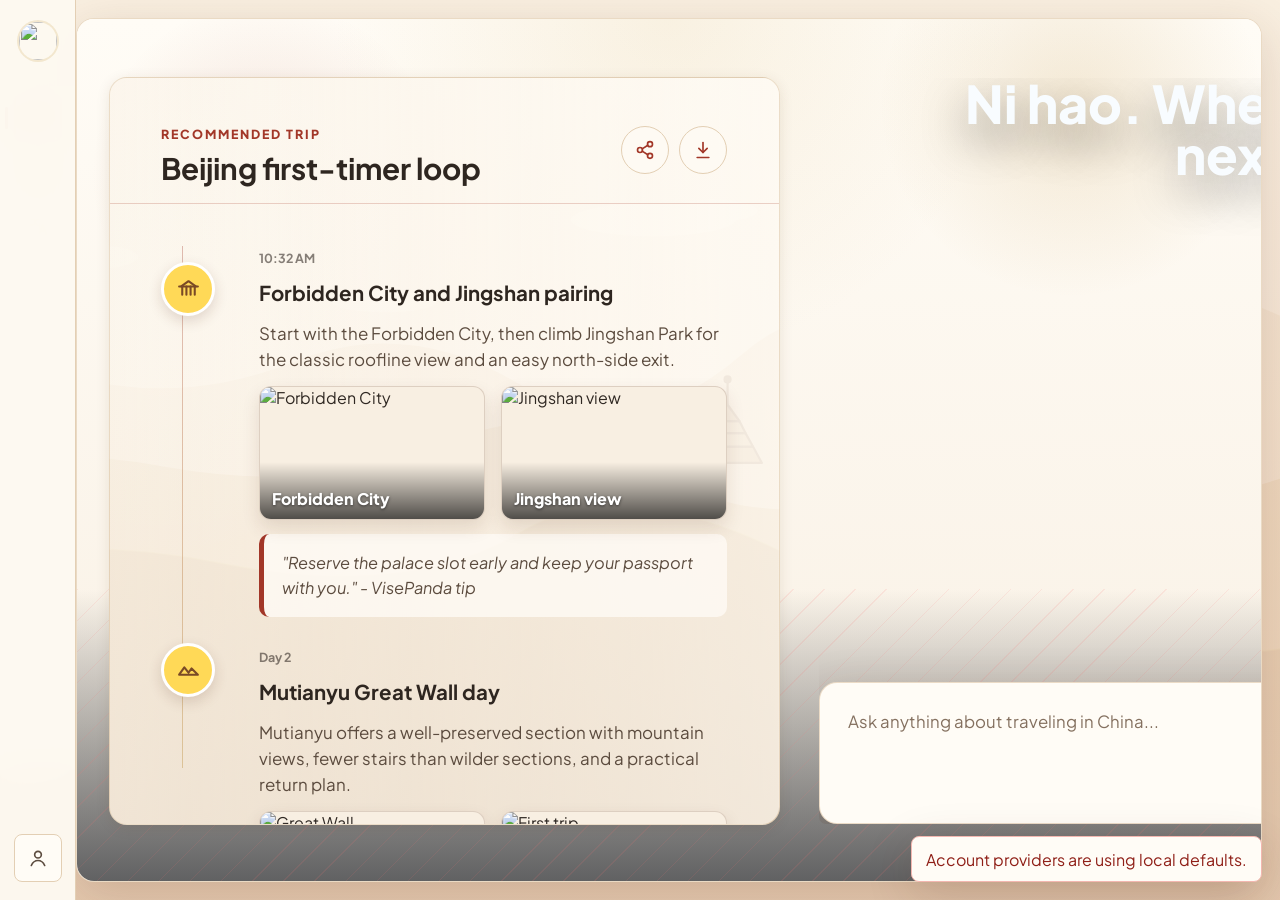
==== commit a7c5fb91: "Port Claude chat itinerary layout" ====
--- a/web/index.html
+++ b/web/index.html
@@ -5,41 +5,43 @@
     <meta name="viewport" content="width=device-width, initial-scale=1">
     <title>VisePanda | China Travel Butler</title>
     <meta name="description" content="Your all-in-one China travel butler for planning, translation, rides, meals, routes, and local travel help.">
-    <meta name="theme-color" content="#0f2633">
+    <meta name="theme-color" content="#f5e9d8">
     <link rel="preconnect" href="https://fonts.googleapis.com">
     <link rel="preconnect" href="https://fonts.gstatic.com" crossorigin>
-    <link rel="stylesheet" href="https://fonts.googleapis.com/css2?family=Plus+Jakarta+Sans:wght@400;500;600;700;800&display=swap">
+    <link rel="stylesheet" href="https://fonts.googleapis.com/css2?family=Caveat:wght@600;700&family=Plus+Jakarta+Sans:wght@400;500;600;700;800&display=swap">
     <link rel="manifest" href="/web/manifest.json">
-    <link rel="stylesheet" href="/web/app.css?v=20260623-v621-travel-butler-translate">
+    <link rel="stylesheet" href="/web/app.css?v=20260629-claude-tabs">
   </head>
   <body>
-    <header class="topbar">
-      <a class="brand" href="/" aria-label="VisePanda home">
-        <img src="/static/img/logo-panda.jpg" alt="">
-        <span>VisePanda</span>
-      </a>
-      <div class="topbar__actions">
-        <button class="icon-button" id="authButton" title="Account" aria-label="Account">
-          <svg viewBox="0 0 24 24" aria-hidden="true"><circle cx="12" cy="8" r="4"></circle><path d="M4 21c1.7-4 4.4-6 8-6s6.3 2 8 6"></path></svg>
-        </button>
-      </div>
-    </header>
-    <nav class="nav" aria-label="Primary" role="tablist">
-      <button class="nav__item is-active" id="tab-chatbot" data-view="chat" role="tab" aria-selected="true" aria-controls="panel-chat" title="Chatbot" aria-label="Chatbot">
-        <svg viewBox="0 0 24 24" aria-hidden="true"><path d="M21 15a4 4 0 0 1-4 4H8l-5 3V7a4 4 0 0 1 4-4h10a4 4 0 0 1 4 4Z"></path></svg>
-        <span>Chatbot</span>
-      </button>
-      <button class="nav__item" id="tab-dashboard" data-view="dashboard" role="tab" aria-selected="false" aria-controls="panel-dashboard" title="Dashboard" aria-label="Dashboard">
-        <svg viewBox="0 0 24 24" aria-hidden="true"><path d="M4 13h7V4H4Z"></path><path d="M13 20h7V4h-7Z"></path><path d="M4 20h7v-5H4Z"></path></svg>
-        <span>Dashboard</span>
-      </button>
-      <button class="nav__item" id="tab-translate" data-view="translate" role="tab" aria-selected="false" aria-controls="panel-translate">
-        <svg viewBox="0 0 24 24" aria-hidden="true"><path d="M5 5h8"></path><path d="M9 3v2"></path><path d="M4 11c3.4 0 6-2.2 6-6"></path><path d="M12 11c-1.4-.6-2.6-1.6-3.5-3"></path><path d="M13 21l4-10 4 10"></path><path d="M15 17h4"></path></svg>
-        <span>Translation</span>
-      </button>
-    </nav>
-
-    <main>
+    <div class="shell">
+      <div class="app">
+        <header class="topbar">
+          <a class="brand" href="/" aria-label="VisePanda home">
+            <img src="/static/img/logo-panda.jpg" alt="">
+            <span>VisePanda</span>
+          </a>
+          <div class="topbar__actions">
+            <button class="icon-button" id="authButton" title="Account" aria-label="Account">
+              <svg viewBox="0 0 24 24" aria-hidden="true"><circle cx="12" cy="8" r="4"></circle><path d="M4 21c1.7-4 4.4-6 8-6s6.3 2 8 6"></path></svg>
+            </button>
+          </div>
+        </header>
+        <nav class="nav" aria-label="Primary" role="tablist">
+          <button class="nav__item is-active" id="tab-chatbot" data-view="chat" role="tab" aria-selected="true" aria-controls="panel-chat" title="Chatbot" aria-label="Chatbot">
+            <svg viewBox="0 0 24 24" aria-hidden="true"><path d="M21 15a4 4 0 0 1-4 4H8l-5 3V7a4 4 0 0 1 4-4h10a4 4 0 0 1 4 4Z"></path></svg>
+            <span>Chatbot</span>
+          </button>
+          <button class="nav__item" id="tab-dashboard" data-view="dashboard" role="tab" aria-selected="false" aria-controls="panel-dashboard" title="Dashboard" aria-label="Dashboard">
+            <svg viewBox="0 0 24 24" aria-hidden="true"><path d="M4 13h7V4H4Z"></path><path d="M13 20h7V4h-7Z"></path><path d="M4 20h7v-5H4Z"></path></svg>
+            <span>Dashboard</span>
+          </button>
+          <button class="nav__item" id="tab-translate" data-view="translate" role="tab" aria-selected="false" aria-controls="panel-translate">
+            <svg viewBox="0 0 24 24" aria-hidden="true"><path d="M5 5h8"></path><path d="M9 3v2"></path><path d="M4 11c3.4 0 6-2.2 6-6"></path><path d="M12 11c-1.4-.6-2.6-1.6-3.5-3"></path><path d="M13 21l4-10 4 10"></path><path d="M15 17h4"></path></svg>
+            <span>Translation</span>
+          </button>
+        </nav>
+
+        <main>
       <section class="dashboard section dashboard-drive is-hidden" id="panel-dashboard" data-view-panel="dashboard" role="tabpanel" aria-labelledby="tab-dashboard" hidden>
         <div class="dashboard-main">
           <div class="section__head">
@@ -153,6 +155,7 @@
       </section>
 
       <section class="workspace section chat-hero" id="panel-chat" data-view-panel="chat" role="tabpanel" aria-labelledby="tab-chatbot">
+        <div class="chat-layout">
         <div class="chat-shell">
           <div class="chat-welcome" id="chatWelcome">
             <div class="agent-mark">
@@ -183,6 +186,24 @@
               <span class="send-label">Send</span>
             </button>
           </form>
+        </div>
+        <aside class="itinerary-live" id="itineraryLive" aria-label="Live itinerary preview">
+          <div class="itinerary-live__head">
+            <div>
+              <p class="eyebrow">Recommended trip</p>
+              <h2 id="itineraryTitle">Beijing first-timer loop</h2>
+            </div>
+            <div class="itinerary-actions">
+              <button class="icon-button" id="shareItinerary" type="button" title="Copy itinerary" aria-label="Copy itinerary">
+                <svg viewBox="0 0 24 24" aria-hidden="true"><circle cx="18" cy="5" r="3"></circle><circle cx="6" cy="12" r="3"></circle><circle cx="18" cy="19" r="3"></circle><path d="m8.6 10.7 6.8-4.4"></path><path d="m8.6 13.3 6.8 4.4"></path></svg>
+              </button>
+              <button class="icon-button" id="downloadItinerary" type="button" title="Download itinerary" aria-label="Download itinerary">
+                <svg viewBox="0 0 24 24" aria-hidden="true"><path d="M12 3v12"></path><path d="m7 10 5 5 5-5"></path><path d="M5 21h14"></path></svg>
+              </button>
+            </div>
+          </div>
+          <div class="itinerary-timeline" id="itineraryTimeline"></div>
+        </aside>
         </div>
       </section>
 
@@ -228,7 +249,9 @@
         </div>
       </section>
 
-    </main>
+        </main>
+      </div>
+    </div>
 
     <button class="mobile-ask-fab" id="mobileAskButton" type="button">
       <svg viewBox="0 0 24 24" aria-hidden="true"><path d="M21 15a4 4 0 0 1-4 4H8l-5 3V7a4 4 0 0 1 4-4h10a4 4 0 0 1 4 4Z"></path></svg>
@@ -281,6 +304,6 @@
       <article class="message"><span class="message__author"></span><p class="message__body"></p></article>
     </template>
 
-    <script src="/web/app.js?v=20260623-v621-travel-butler-translate" defer></script>
+    <script src="/web/app.js?v=20260629-claude-tabs" defer></script>
   </body>
 </html>
--- a/web/app.css
+++ b/web/app.css
@@ -2236,3 +2236,667 @@
     transform: translateY(0);
   }
 }
+
+/* Claude Web design import: warm China-butler shell and tab system. */
+:root {
+  --bg: #f5e9d8;
+  --bg-elevated: #fdf9f1;
+  --surface: #fffcf6;
+  --surface-soft: #f8efe2;
+  --surface-tint: #f3e3d1;
+  --text: #2e2620;
+  --text-muted: #5c4c3f;
+  --text-subtle: #84705f;
+  --border: #e3cfb4;
+  --border-strong: #d8b876;
+  --brand: #a23728;
+  --brand-strong: #832a1e;
+  --accent: #b8862c;
+  --accent-strong: #7a4a26;
+  --success: #5a8a5a;
+  --warning: #b7791f;
+  --danger: #b42318;
+  --radius: 8px;
+  --shadow-soft: 0 3px 14px rgba(80, 50, 20, 0.1);
+  --shadow-raised: 0 12px 48px rgba(80, 40, 20, 0.16);
+  --shadow-sticky: 0 18px 44px rgba(80, 40, 20, 0.2);
+  --focus-ring: 0 0 0 3px rgba(162, 55, 40, 0.18);
+  --ink: var(--text);
+  --muted: var(--text-muted);
+  --line: var(--border);
+  --panel: var(--surface);
+  --soft: var(--surface-soft);
+  --sky: var(--brand);
+  --leaf: var(--success);
+  --orange: var(--accent);
+  --orange-dark: var(--accent-strong);
+  --shadow: var(--shadow-raised);
+}
+
+html,
+body {
+  min-height: 100dvh;
+}
+
+body {
+  background-image:
+    linear-gradient(180deg, rgba(249, 239, 224, 0.54) 0%, rgba(243, 220, 201, 0.76) 100%),
+    url("/web/assets/bg-mountains.svg");
+  background-color: var(--bg);
+  background-position: center bottom;
+  background-repeat: no-repeat;
+  background-size: cover;
+}
+
+.shell {
+  min-height: 100dvh;
+  padding: 18px;
+}
+
+.app {
+  width: 100%;
+  min-height: calc(100dvh - 36px);
+  overflow: hidden;
+  border: 1px solid rgba(227, 207, 180, 0.74);
+  border-radius: 18px;
+  background: var(--surface);
+  box-shadow: var(--shadow-raised);
+}
+
+main {
+  background: var(--surface);
+}
+
+.brand {
+  color: var(--text);
+  letter-spacing: 0.01em;
+}
+
+.brand span {
+  font-family: "Caveat", "Brush Script MT", cursive;
+  font-size: 1.56rem;
+  font-weight: 700;
+}
+
+.brand img {
+  border-radius: 999px;
+  box-shadow: 0 0 0 2px rgba(216, 184, 118, 0.28);
+}
+
+.topbar,
+.nav {
+  background: rgba(253, 249, 241, 0.94);
+  border-color: var(--border);
+  backdrop-filter: blur(16px);
+}
+
+.icon-button {
+  border-color: var(--border);
+  background: var(--surface);
+  color: var(--text-muted);
+}
+
+.icon-button:hover {
+  border-color: var(--brand);
+  color: var(--brand);
+}
+
+.nav__item {
+  color: var(--text-muted);
+}
+
+.nav__item[data-view="chat"] {
+  color: #a23728;
+}
+
+.nav__item[data-view="dashboard"] {
+  color: #b8862c;
+}
+
+.nav__item[data-view="translate"] {
+  color: #5a8a5a;
+}
+
+.nav__item.is-active {
+  background: var(--surface-tint);
+  color: var(--brand-strong);
+  box-shadow: inset 0 0 0 1px rgba(162, 55, 40, 0.16);
+}
+
+.nav__item.is-active::after {
+  background: var(--brand);
+}
+
+.section,
+.workspace,
+.dashboard,
+.chat-shell,
+.translate-shell,
+.readiness,
+.planner,
+.chat-form,
+.message,
+.mini-card,
+.dashboard-action,
+.dashboard-module,
+.city-card,
+.tool-card,
+.trip-card,
+.voice-card,
+.translation-card,
+.phrase-library,
+.translation-history,
+.auth-dialog {
+  border-color: var(--border);
+}
+
+.chat-shell,
+.readiness,
+.planner,
+.mini-card,
+.dashboard-action,
+.dashboard-module,
+.voice-card,
+.translation-card,
+.phrase-library,
+.translation-history {
+  background: var(--surface);
+  box-shadow: var(--shadow-soft);
+}
+
+.chat-hero {
+  background:
+    radial-gradient(circle at 50% 0%, rgba(216, 184, 118, 0.16), transparent 21rem),
+    linear-gradient(180deg, rgba(255, 252, 246, 0.95), rgba(248, 239, 226, 0.94));
+}
+
+.chat-hero::before {
+  background:
+    radial-gradient(circle at 16% 18%, rgba(162, 55, 40, 0.12), transparent 11rem),
+    radial-gradient(circle at 84% 10%, rgba(184, 134, 44, 0.16), transparent 12rem);
+}
+
+.chat-hero:not(.has-started) .chat-form {
+  border-color: rgba(227, 207, 180, 0.72);
+  background: #fffcf6;
+  box-shadow: 0 22px 56px rgba(80, 40, 20, 0.22);
+}
+
+.chat-hero:not(.has-started) .chat-form textarea {
+  color: var(--text);
+}
+
+.chat-hero:not(.has-started) .chat-form textarea::placeholder {
+  color: var(--text-subtle);
+}
+
+.chat-log {
+  background:
+    linear-gradient(180deg, rgba(255, 252, 246, 0.72), rgba(248, 239, 226, 0.88)),
+    var(--surface-soft);
+}
+
+.message.is-user {
+  border-color: rgba(162, 55, 40, 0.24);
+  background: #f8e3da;
+}
+
+.primary {
+  background: var(--brand);
+  color: #ffffff;
+}
+
+.primary:hover {
+  background: var(--brand-strong);
+}
+
+.secondary,
+.followup-button,
+.quick-chips button,
+.prompt-rail button {
+  border-color: var(--border);
+  background: var(--surface);
+  color: var(--brand-strong);
+}
+
+.secondary:hover,
+.followup-button:hover,
+.quick-chips button:hover,
+.prompt-rail button:hover {
+  border-color: var(--brand);
+  background: var(--surface-tint);
+}
+
+.weather-strip {
+  background:
+    linear-gradient(135deg, rgba(162, 55, 40, 0.09), rgba(216, 184, 118, 0.2)),
+    var(--surface-soft);
+  color: var(--text);
+}
+
+.map-pin {
+  border-color: rgba(184, 134, 44, 0.42);
+  background: #fff7e7;
+  color: var(--accent-strong);
+}
+
+.toast {
+  border-color: var(--border);
+  background: var(--surface);
+  color: var(--text);
+}
+
+.chat-layout {
+  position: relative;
+  display: grid;
+  grid-template-columns: minmax(0, 1.24fr) minmax(360px, 0.76fr);
+  gap: clamp(20px, 3vw, 44px);
+  width: min(1460px, 100%);
+  min-height: min(860px, calc(100dvh - 92px));
+  align-items: stretch;
+  isolation: isolate;
+}
+
+.chat-layout .chat-shell {
+  position: relative;
+  z-index: 2;
+  order: 2;
+  width: 100%;
+  min-width: 0;
+  min-height: 0;
+  align-self: stretch;
+}
+
+.chat-layout .chat-log {
+  min-height: 0;
+  flex: 1;
+}
+
+.itinerary-live {
+  position: relative;
+  z-index: 1;
+  order: 1;
+  min-width: 0;
+  display: grid;
+  grid-template-rows: auto 1fr;
+  min-height: 620px;
+  overflow: hidden;
+  border: 1px solid rgba(227, 207, 180, 0.66);
+  border-radius: 18px;
+  background:
+    linear-gradient(90deg, rgba(255, 252, 246, 0.78), rgba(255, 252, 246, 0.54)),
+    url("/web/assets/bg-mountains.svg");
+  background-position: center bottom;
+  background-size: cover;
+  box-shadow: var(--shadow-soft);
+}
+
+.itinerary-live::before {
+  position: absolute;
+  inset: 0;
+  pointer-events: none;
+  background:
+    radial-gradient(circle at 8% 28%, rgba(255, 252, 246, 0.16), transparent 18rem),
+    linear-gradient(90deg, rgba(245, 233, 216, 0.2), rgba(255, 252, 246, 0.62));
+  content: "";
+}
+
+.itinerary-live > * {
+  position: relative;
+  z-index: 1;
+}
+
+.itinerary-live__head {
+  display: flex;
+  align-items: start;
+  justify-content: space-between;
+  gap: 18px;
+  padding: clamp(22px, 4vw, 48px) clamp(20px, 4vw, 54px) 18px;
+  border-bottom: 1px solid rgba(162, 55, 40, 0.22);
+}
+
+.itinerary-live__head .eyebrow {
+  color: var(--brand);
+  letter-spacing: 0.16em;
+}
+
+.itinerary-live__head h2 {
+  margin: 6px 0 0;
+  color: var(--text);
+  font-size: 1.85rem;
+}
+
+.itinerary-actions {
+  display: flex;
+  gap: 10px;
+}
+
+.itinerary-actions .icon-button {
+  border-radius: 999px;
+  background: rgba(255, 252, 246, 0.62);
+  color: var(--brand);
+}
+
+.itinerary-timeline {
+  position: relative;
+  display: grid;
+  gap: 26px;
+  overflow: auto;
+  padding: 40px clamp(20px, 4vw, 54px) 54px;
+}
+
+.itinerary-timeline::before {
+  position: absolute;
+  top: 42px;
+  bottom: 56px;
+  left: clamp(48px, 6vw, 72px);
+  width: 1px;
+  background: linear-gradient(180deg, rgba(162, 55, 40, 0.32), rgba(184, 134, 44, 0.36));
+  content: "";
+}
+
+.itinerary-step {
+  position: relative;
+  display: grid;
+  grid-template-columns: 68px minmax(0, 1fr);
+  gap: clamp(16px, 3vw, 30px);
+  align-items: start;
+}
+
+.itinerary-step__icon {
+  position: sticky;
+  top: 18px;
+  z-index: 1;
+  display: grid;
+  place-items: center;
+  width: 54px;
+  height: 54px;
+  border: 3px solid #fff;
+  border-radius: 999px;
+  background: #ffd957;
+  color: #7a4a26;
+  box-shadow: 0 5px 14px rgba(80, 40, 20, 0.16);
+}
+
+.itinerary-step__icon svg {
+  width: 25px;
+  height: 25px;
+}
+
+.itinerary-step__body {
+  display: grid;
+  gap: 14px;
+  min-width: 0;
+  padding-top: 6px;
+}
+
+.itinerary-time {
+  color: rgba(46, 38, 32, 0.58);
+  font-size: 0.78rem;
+  font-weight: 700;
+}
+
+.itinerary-step h3 {
+  margin: 0;
+  color: var(--text);
+  font-size: 1.28rem;
+}
+
+.itinerary-step p {
+  max-width: 820px;
+  margin: 0;
+  color: var(--text-muted);
+  font-size: 1.06rem;
+  line-height: 1.55;
+}
+
+.itinerary-images {
+  display: grid;
+  grid-template-columns: repeat(2, minmax(0, 1fr));
+  gap: 16px;
+}
+
+.itinerary-images figure {
+  position: relative;
+  min-height: 132px;
+  overflow: hidden;
+  margin: 0;
+  border: 1px solid rgba(80, 40, 20, 0.16);
+  border-radius: 12px;
+  background: var(--surface-soft);
+  box-shadow: 0 8px 18px rgba(80, 40, 20, 0.12);
+}
+
+.itinerary-images img {
+  width: 100%;
+  height: 100%;
+  min-height: 132px;
+  object-fit: cover;
+  filter: saturate(0.95) contrast(0.98);
+}
+
+.itinerary-images figcaption {
+  position: absolute;
+  right: 0;
+  bottom: 0;
+  left: 0;
+  padding: 26px 12px 10px;
+  background: linear-gradient(180deg, transparent, rgba(0, 0, 0, 0.68));
+  color: #fff;
+  font-weight: 800;
+  text-shadow: 0 1px 3px rgba(0, 0, 0, 0.55);
+}
+
+.itinerary-step blockquote {
+  margin: 0;
+  border-left: 5px solid var(--brand);
+  border-radius: 10px;
+  padding: 16px 18px;
+  background: rgba(255, 252, 246, 0.78);
+  color: var(--text-muted);
+  font-size: 1.02rem;
+  font-style: italic;
+  line-height: 1.55;
+}
+
+@media (min-width: 761px) {
+  body[data-view="chat"] {
+    overflow: hidden;
+  }
+
+  .shell {
+    padding: 18px 18px 18px 0;
+  }
+
+  .app {
+    height: calc(100dvh - 36px);
+    min-height: 0;
+  }
+
+  body[data-view="chat"] main {
+    height: 100%;
+    overflow: hidden;
+  }
+
+  .topbar,
+  .nav {
+    background: rgba(253, 249, 241, 0.96);
+    border-right: 1px solid var(--border);
+  }
+
+  .topbar {
+    color: var(--text);
+  }
+
+  .topbar__actions {
+    margin-bottom: 4px;
+  }
+
+  .icon-button {
+    border-color: var(--border);
+    background: var(--surface);
+    color: var(--text-muted);
+  }
+
+  .nav__item {
+    border: 1px solid transparent;
+    color: var(--text-muted);
+  }
+
+  .nav__item[data-view="chat"] {
+    color: #a23728;
+  }
+
+  .nav__item[data-view="dashboard"] {
+    color: #b8862c;
+  }
+
+  .nav__item[data-view="translate"] {
+    color: #5a8a5a;
+  }
+
+  .nav__item.is-active {
+    border-color: rgba(162, 55, 40, 0.18);
+    background: #f3e3d1;
+    color: var(--brand-strong);
+  }
+
+  .nav__item.is-active::after {
+    left: -10px;
+    background: var(--brand);
+  }
+
+  .chat-hero {
+    height: calc(100dvh - 36px);
+    min-height: 0;
+    padding: 58px 32px;
+    overflow: hidden;
+  }
+
+  body[data-view="chat"] .chat-layout {
+    height: 100%;
+    min-height: 0;
+  }
+
+  .chat-layout .chat-shell {
+    height: 100%;
+    max-width: none;
+  }
+
+  body[data-view="chat"] .chat-hero:not(.has-started) .chat-shell {
+    display: grid;
+    grid-template-rows: auto 1fr auto;
+    height: 100%;
+  }
+
+  body[data-view="chat"] .chat-hero:not(.has-started) .chat-form {
+    align-self: end;
+  }
+
+  body[data-view="chat"] .itinerary-live {
+    height: 100%;
+    min-height: 0;
+  }
+
+  body[data-view="chat"] .itinerary-timeline {
+    min-height: 0;
+  }
+}
+
+@media (max-width: 560px) {
+  .shell {
+    min-height: 100dvh;
+    padding: 0;
+  }
+
+  .app {
+    min-height: 100dvh;
+    border: 0;
+    border-radius: 0;
+    box-shadow: none;
+  }
+
+  .topbar {
+    background: rgba(253, 249, 241, 0.96);
+    border-bottom-color: var(--border);
+  }
+
+  .nav {
+    border-color: rgba(227, 207, 180, 0.94);
+    border-radius: 16px;
+    background: rgba(255, 252, 246, 0.96);
+    box-shadow: 0 18px 44px rgba(80, 40, 20, 0.22);
+  }
+
+  .nav__item {
+    min-height: 50px;
+  }
+
+  .nav__item.is-active {
+    background: var(--surface-tint);
+  }
+
+  .chat-hero {
+    min-height: calc(100dvh - 58px);
+    background:
+      radial-gradient(circle at 50% 0%, rgba(216, 184, 118, 0.16), transparent 18rem),
+      var(--surface);
+  }
+
+  .chat-layout {
+    grid-template-columns: 1fr;
+    gap: 14px;
+    min-height: 0;
+    width: 100%;
+  }
+
+  .itinerary-live {
+    order: 2;
+    min-height: 520px;
+    max-height: none;
+    border-radius: 12px;
+  }
+
+  .itinerary-live__head {
+    padding: 18px 14px 14px;
+  }
+
+  .chat-layout .chat-shell {
+    order: 1;
+  }
+
+  .itinerary-actions .icon-button {
+    width: 40px;
+    height: 40px;
+  }
+
+  .itinerary-timeline {
+    gap: 20px;
+    padding: 24px 14px 28px;
+  }
+
+  .itinerary-timeline::before {
+    left: 39px;
+  }
+
+  .itinerary-step {
+    grid-template-columns: 50px minmax(0, 1fr);
+    gap: 12px;
+  }
+
+  .itinerary-step__icon {
+    width: 46px;
+    height: 46px;
+  }
+
+  .itinerary-images {
+    grid-template-columns: 1fr;
+    gap: 10px;
+  }
+
+  .mobile-ask-fab {
+    border-color: rgba(162, 55, 40, 0.86);
+    background: var(--brand);
+    box-shadow: 0 14px 28px rgba(162, 55, 40, 0.22);
+  }
+}
